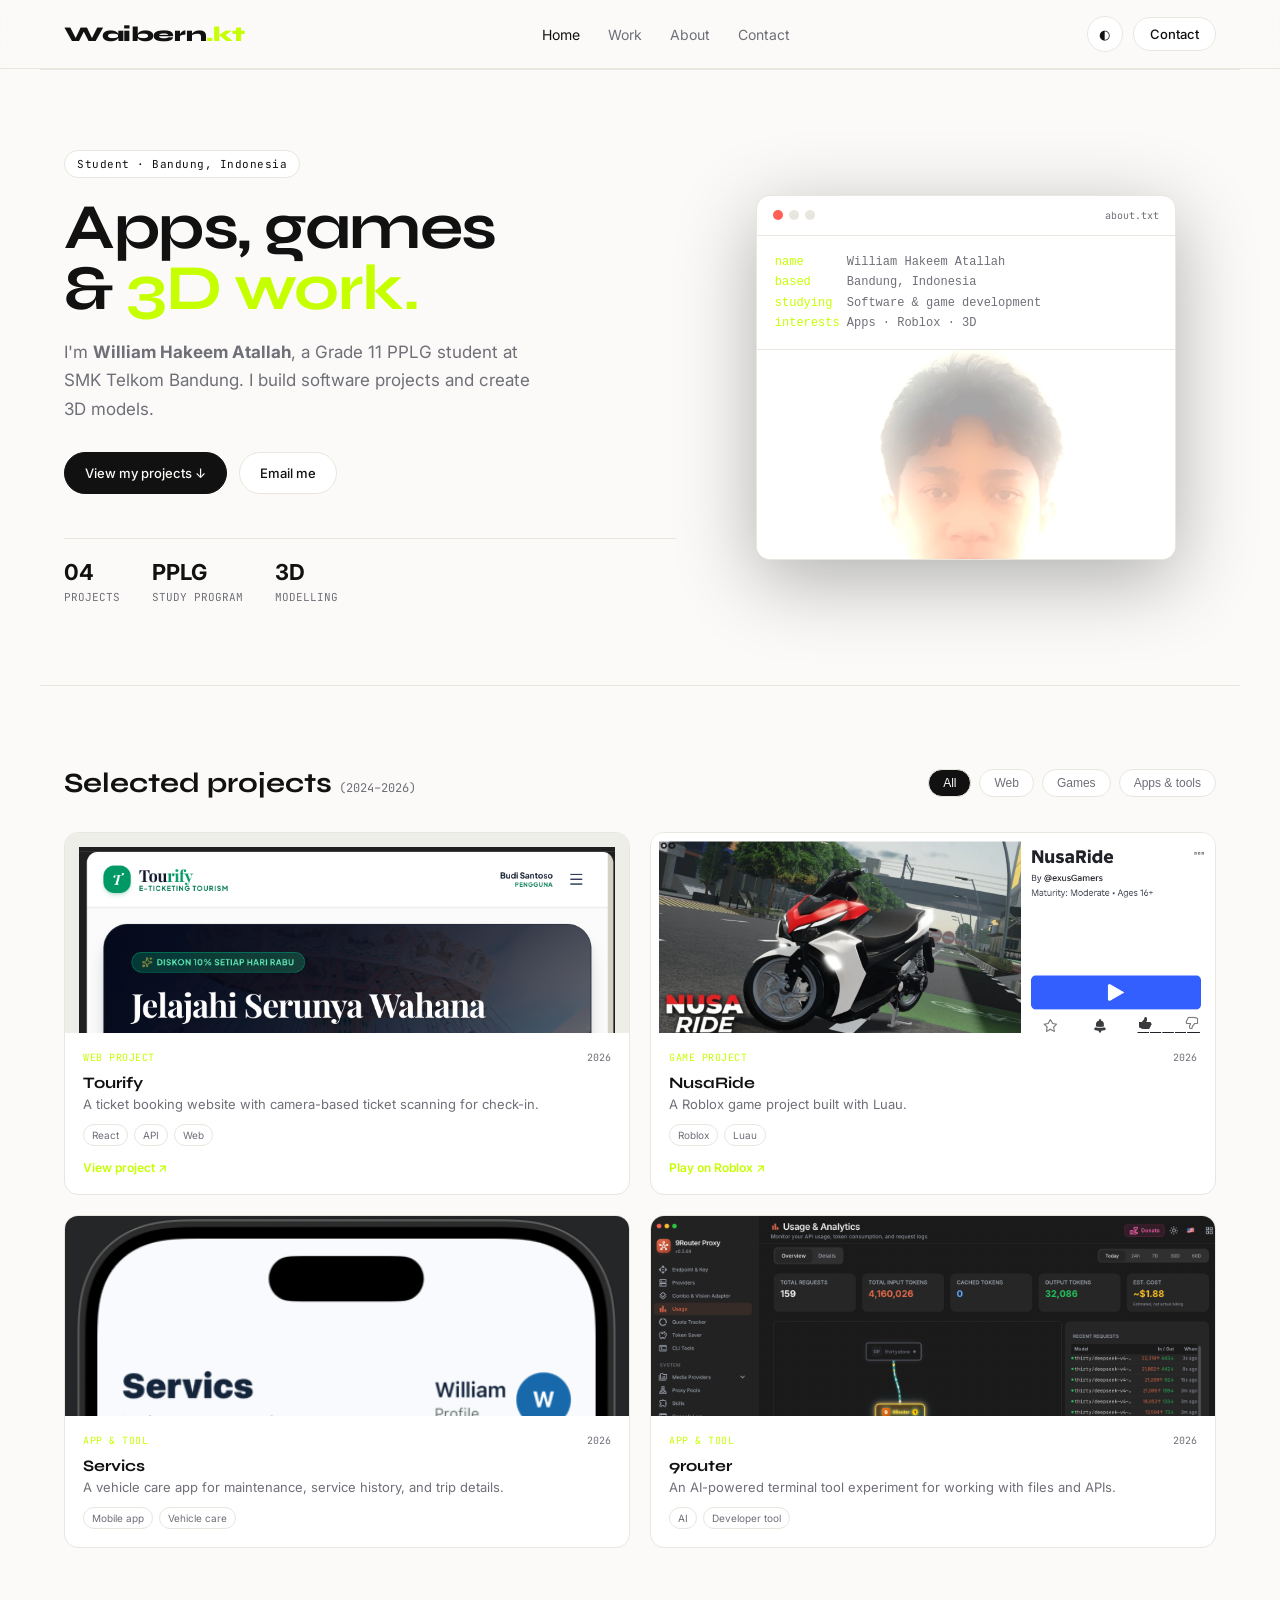
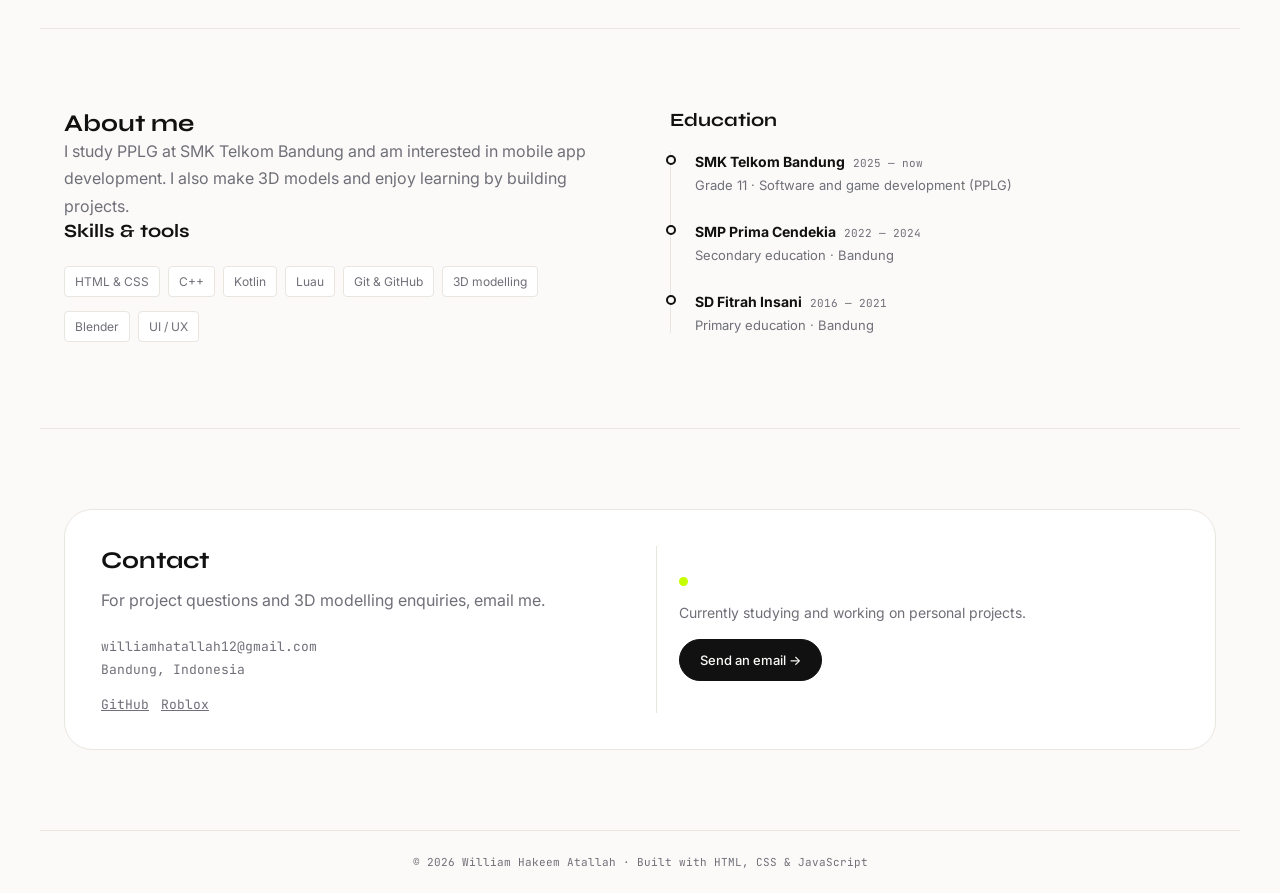
==== Tugas_mkk3_cv/index.html @ 43ef95bc "Apply supplied portfolio template" ====
<!DOCTYPE html>
<html lang="en">
<head>
  <meta charset="UTF-8">
  <meta name="viewport" content="width=device-width, initial-scale=1.0">
  <meta name="theme-color" content="#fbfaf8">
  <meta name="description" content="William Hakeem Atallah — student developer and 3D modeller from Bandung, Indonesia.">
  <title>Waibern.kt — Portfolio</title>
  <link rel="stylesheet" href="style.css">
  <link href="https://fonts.googleapis.com/css2?family=Syne:wght@600;700&family=Inter:wght@400;500;600&family=JetBrains+Mono:wght@400&display=swap" rel="stylesheet">
</head>
<body>
<nav id="navbar"><div class="nav">
  <a class="logo" href="#home">Waibern<span>.kt</span></a>
  <div class="links" id="links"><a href="#home" class="active">Home</a><a href="#work">Work</a><a href="#about">About</a><a href="#contact">Contact</a></div>
  <div class="nav-actions"><button id="themeToggle" type="button" title="Toggle theme" aria-label="Toggle light and dark theme">◐</button><a href="#contact" class="btn btn-small">Contact</a><button id="menuBtn" class="menu" type="button" aria-label="Open navigation" aria-expanded="false">☰</button></div>
</div></nav>
<section id="home" class="hero">
  <div class="hero-left">
    <div class="badge">Student · Bandung, Indonesia</div>
    <h1>Apps, games<br>&amp; <span>3D work.</span></h1>
    <p class="muted">I'm <b id="yourName">William Hakeem Atallah</b>, a Grade 11 PPLG student at SMK Telkom Bandung. I build software projects and create 3D models.</p>
    <div class="cta"><a href="#work" class="btn btn-fill">View my projects ↓</a><a href="mailto:williamhatallah12@gmail.com" class="btn">Email me</a></div>
    <div class="stats"><div><b>04</b><span>Projects</span></div><div><b>PPLG</b><span>Study program</span></div><div><b>3D</b><span>Modelling</span></div></div>
  </div>
  <div class="hero-right"><div class="mock-card">
    <div class="mock-top"><span></span><span></span><span></span><small>about.txt</small></div>
    <div class="code"><pre><span class="code-key">name</span>      William Hakeem Atallah
<span class="code-key">based</span>     Bandung, Indonesia
<span class="code-key">studying</span>  Software &amp; game development
<span class="code-key">interests</span> Apps · Roblox · 3D</pre></div>
    <img class="hero-photo" src="images/Photo%20on%2008-09-26%20at%2008.47.jpg" alt="William Hakeem Atallah">
  </div></div>
</section>
<section id="work">
  <div class="section-head"><h2>Selected projects <span>(2024–2026)</span></h2>
    <div class="filters" aria-label="Filter projects"><button data-filter="all" class="active">All</button><button data-filter="web">Web</button><button data-filter="games">Games</button><button data-filter="apps">Apps &amp; tools</button></div>
  </div>
  <div class="grid" id="projectGrid"></div>
</section>
<section id="about" class="about">
  <div class="about-left"><h2>About me</h2>
    <p class="muted">I study PPLG at SMK Telkom Bandung and am interested in mobile app development. I also make 3D models and enjoy learning by building projects.</p>
    <h3 class="subhead">Skills &amp; tools</h3><div class="skills" id="skills"></div>
  </div>
  <div class="about-right"><h3>Education</h3><div class="timeline">
    <div class="t-item"><div class="t-dot"></div><div><b>SMK Telkom Bandung</b><i>2025 — now</i><p>Grade 11 · Software and game development (PPLG)</p></div></div>
    <div class="t-item"><div class="t-dot"></div><div><b>SMP Prima Cendekia</b><i>2022 — 2024</i><p>Secondary education · Bandung</p></div></div>
    <div class="t-item"><div class="t-dot"></div><div><b>SD Fitrah Insani</b><i>2016 — 2021</i><p>Primary education · Bandung</p></div></div>
  </div></div>
</section>
<section id="contact" class="contact"><div class="contact-box">
  <div><h2>Contact</h2><p class="muted" style="margin-top:12px">For project questions and 3D modelling enquiries, email me.</p>
    <div class="contact-info"><a href="mailto:williamhatallah12@gmail.com">williamhatallah12@gmail.com</a><span>Bandung, Indonesia</span><div class="socials"><a href="https://github.com/Waibern" target="_blank" rel="noreferrer">GitHub</a><a href="https://www.roblox.com/games/118563327761810/NusaRide" target="_blank" rel="noreferrer">Roblox</a></div></div>
  </div>
  <div class="contact-note"><span class="note-dot"></span><p>Currently studying and working on personal projects.</p><a class="btn btn-fill" href="mailto:williamhatallah12@gmail.com">Send an email →</a></div>
</div></section>
<footer>© 2026 William Hakeem Atallah · Built with HTML, CSS &amp; JavaScript</footer>
<script src="script.js"></script>
</body>
</html>
---- Tugas_mkk3_cv/style.css ----
:root{
  --bg:#0b0b0e;--bg2:#15151a;--card:#1c1c22;--text:#f2f2f4;--muted:#9a9aa3;
  --line:#23232a;--accent:#c6ff00;--accent2:#7afff3;
}
[data-theme=light]{
  --bg:#fbfaf8;--bg2:#f0efe9;--card:#fff;--text:#111;--muted:#6f6f78;--line:#e9e6df;
}
*{margin:0;padding:0;box-sizing:border-box}
html{scroll-behavior:smooth}
body{background:var(--bg);color:var(--text);font-family:'Inter',sans-serif;transition:.3s}
h1,h2,h3,.logo{font-family:'Syne',sans-serif}
a{color:inherit;text-decoration:none}
.muted{color:var(--muted);line-height:1.7}

/* NAV */
#navbar{position:sticky;top:0;z-index:99;background:color-mix(in srgb,var(--bg) 85%,transparent);backdrop-filter:blur(16px);border-bottom:1px solid var(--line)}
.nav{max-width:1200px;margin:auto;padding:0 24px;height:68px;display:flex;justify-content:space-between;align-items:center}
.logo{font-size:24px;font-weight:800}.logo span{color:var(--accent)}
.links{display:flex;gap:28px}.links a{font-size:14px;color:var(--muted)}.links a.active,.links a:hover{color:var(--text)}
.nav-actions{display:flex;gap:10px;align-items:center}
#themeToggle{background:var(--card);border:1px solid var(--line);width:36px;height:36px;border-radius:50%;cursor:pointer;color:var(--text)}
.menu{display:none;background:none;border:0;font-size:22px;color:var(--text)}

/* BTN */
.btn{padding:12px 20px;border-radius:100px;border:1px solid var(--line);background:var(--card);font-size:13px;font-weight:500;cursor:pointer;transition:.2s}
.btn-small{padding:8px 16px}
.btn-fill{background:var(--text);color:var(--bg);border-color:var(--text)}
.btn:hover{transform:translateY(-1px)}

/* HERO */
.hero{max-width:1200px;margin:auto;padding:80px 24px;display:grid;grid-template-columns:1.1fr .9fr;gap:40px;align-items:center}
.badge{font-family:'JetBrains Mono',monospace;font-size:11px;letter-spacing:.5px;padding:6px 12px;border-radius:100px;background:var(--card);border:1px solid var(--line);width:fit-content;margin-bottom:20px}
.hero h1{font-size:clamp(36px,5.5vw,64px);line-height:.95;letter-spacing:-1.5px}
.hero h1 span{background:linear-gradient(90deg,var(--accent),var(--accent2));-webkit-background-clip:text;-webkit-text-fill-color:transparent}
.hero-left p{max-width:480px;margin:18px 0 28px;font-size:17px}
.cta{display:flex;gap:12px}
.stats{display:flex;gap:32px;margin-top:44px;border-top:1px solid var(--line);padding-top:20px}
.stats b{font-size:22px;display:block}.stats span{font-size:11px;color:var(--muted);font-family:'JetBrains Mono',monospace;text-transform:uppercase}

.hero-right{display:flex;justify-content:center}
.mock-card{width:100%;max-width:420px;background:var(--card);border:1px solid var(--line);border-radius:20px;overflow:hidden;box-shadow:0 20px 80px rgba(0,0,0,.3)}
.mock-top{height:40px;border-bottom:1px solid var(--line);display:flex;gap:6px;align-items:center;padding:0 16px}
.mock-top span{width:10px;height:10px;border-radius:50%;background:var(--line)}
.mock-top span:first-child{background:#ff5f56}
.code{padding:18px;font-family:'JetBrains Mono',monospace;font-size:12px;line-height:1.7;color:var(--muted)}

/* SECTIONS */
section{max-width:1200px;margin:auto;padding:80px 24px;border-top:1px solid var(--line)}
.section-head{display:flex;justify-content:space-between;align-items:center;flex-wrap:wrap;gap:16px;margin-bottom:32px}
.section-head h2{font-size:28px}.section-head h2 span{font-family:'JetBrains Mono',monospace;font-size:12px;color:var(--muted);font-weight:400}
.filters{display:flex;gap:8px}.filters button{padding:6px 14px;border-radius:100px;border:1px solid var(--line);background:var(--card);color:var(--muted);font-size:12px;cursor:pointer}
.filters button.active{background:var(--text);color:var(--bg)}

.grid{display:grid;grid-template-columns:repeat(3,1fr);gap:20px}
.project{background:var(--card);border:1px solid var(--line);border-radius:20px;overflow:hidden;transition:.3s}
.project:hover{transform:translateY(-6px);border-color:var(--text)}
.p-img{height:200px;background:var(--bg2);display:grid;place-items:center;position:relative;overflow:hidden}
.p-img b{font-family:'JetBrains Mono',monospace;font-size:11px;letter-spacing:2px;color:var(--muted)}
.p-body{padding:18px}.p-body h3{font-size:16px;margin-bottom:4px}.p-body p{font-size:13px;color:var(--muted);margin-bottom:12px}
.p-tags{display:flex;gap:6px;flex-wrap:wrap}.p-tags i{font-style:normal;font-size:10px;padding:4px 8px;border-radius:100px;border:1px solid var(--line);color:var(--muted)}

/* ABOUT */
.about{display:grid;grid-template-columns:1fr 1fr;gap:60px}
.skills{margin-top:24px;display:grid;gap:14px}
.skill{display:flex;justify-content:space-between;font-size:13px;margin-bottom:6px}
.bar{height:4px;background:var(--line);border-radius:10px;overflow:hidden}.bar div{height:100%;width:0;background:var(--text);transition:1.2s}

.timeline{border-left:1px solid var(--line);margin-top:20px;padding-left:24px;display:grid;gap:28px}
.t-item{position:relative}.t-dot{position:absolute;left:-29px;top:4px;width:10px;height:10px;border-radius:50%;background:var(--bg);border:2px solid var(--text)}
.t-item b{font-size:14px}.t-item i{font-style:normal;font-size:11px;color:var(--muted);margin-left:8px;font-family:'JetBrains Mono',monospace}
.t-item p{font-size:13px;color:var(--muted);margin-top:6px}

/* CONTACT */
.contact-box{background:var(--card);border:1px solid var(--line);border-radius:28px;padding:36px;display:grid;grid-template-columns:1fr 1.1fr;gap:32px}
.contact-info{margin-top:24px;display:grid;gap:6px;font-size:13px;font-family:'JetBrains Mono',monospace;color:var(--muted)}
.socials{display:flex;gap:12px;margin-top:12px}.socials a{text-decoration:underline}
.contact-box form{display:grid;gap:12px}
.contact-box input,.contact-box textarea{background:var(--bg);border:1px solid var(--line);border-radius:12px;padding:14px 16px;color:var(--text);outline:none;font-family:inherit}
.contact-box input:focus,.contact-box textarea:focus{border-color:var(--text)}

footer{max-width:1200px;margin:auto;padding:24px;text-align:center;font-family:'JetBrains Mono',monospace;font-size:11px;color:var(--muted);border-top:1px solid var(--line)}

@media(max-width:900px){
  .hero{grid-template-columns:1fr}.hero-right{display:none}.grid{grid-template-columns:1fr 1fr}.about{grid-template-columns:1fr}.contact-box{grid-template-columns:1fr}
  .links{position:fixed;top:68px;left:0;right:0;background:var(--bg);flex-direction:column;padding:24px;border-bottom:1px solid var(--line);transform:translateY(-120%);transition:.3s;opacity:0}
  .links.open{transform:translateY(0);opacity:1}.menu{display:block}
}
@media(max-width:600px){.grid{grid-template-columns:1fr}}
/* Portfolio-specific layout refinements */
.logo{font-size:21px;letter-spacing:-.4px}
.hero h1 span{background:none;-webkit-text-fill-color:var(--accent);color:var(--accent)}
.hero-right{display:flex}
.mock-card{border-radius:14px}
.mock-top small{margin-left:auto;font:10px 'JetBrains Mono',monospace;color:var(--muted)}
.code{white-space:pre-wrap;padding:16px 18px}
.code-key{color:var(--accent)}
.hero-photo{display:block;width:100%;height:210px;object-fit:cover;object-position:center 38%;border-top:1px solid var(--line)}
.grid{grid-template-columns:repeat(2,minmax(0,1fr))}
.project{border-radius:14px}
.p-img img{width:100%;height:100%;object-fit:cover;display:block;transition:transform .3s}
.project:hover .p-img img{transform:scale(1.02)}
.p-img.contain img{object-fit:contain;padding:14px;background:#eeeee9}
.p-top{display:flex;justify-content:space-between;align-items:center;gap:12px;margin-bottom:9px}
.p-top small{font:10px 'JetBrains Mono',monospace;color:var(--accent);text-transform:uppercase;letter-spacing:.5px}
.p-year{font:10px 'JetBrains Mono',monospace;color:var(--muted)}
.p-link{display:inline-block;color:var(--accent);font-size:12px;font-weight:600;margin-top:14px}
.p-link:hover{text-decoration:underline}
.skills{display:flex;flex-wrap:wrap;gap:8px}
.skill{display:inline-block;font-size:12px;padding:7px 10px;border:1px solid var(--line);background:var(--card);border-radius:4px;color:var(--muted)}
.contact-box{grid-template-columns:1fr 1fr}
.contact-note{display:flex;flex-direction:column;align-items:flex-start;justify-content:center;gap:18px;padding:22px;border-left:1px solid var(--line);color:var(--muted);font-size:14px}
.note-dot{width:9px;height:9px;border-radius:50%;background:var(--accent)}
@media(max-width:900px){.hero{grid-template-columns:1fr;gap:28px}.hero-right{justify-content:flex-start}.mock-card{max-width:520px}.grid{grid-template-columns:1fr 1fr}.contact-box{grid-template-columns:1fr}.contact-note{border-left:0;border-top:1px solid var(--line);padding:20px 0 0}}
@media(max-width:600px){.hero{padding:58px 17px}.hero h1{font-size:clamp(39px,12vw,58px)}.stats{gap:18px;justify-content:space-between}.stats b{font-size:17px}.stats span{font-size:9px}.hero-photo{height:180px}.grid{grid-template-columns:1fr}.p-img{height:210px}.contact-box{padding:22px}.section-head h2{font-size:24px}.filters button{padding:6px 10px}}
:focus-visible{outline:2px solid var(--accent);outline-offset:3px}
@media(prefers-reduced-motion:reduce){html{scroll-behavior:auto}*,*::before,*::after{transition:none!important}}
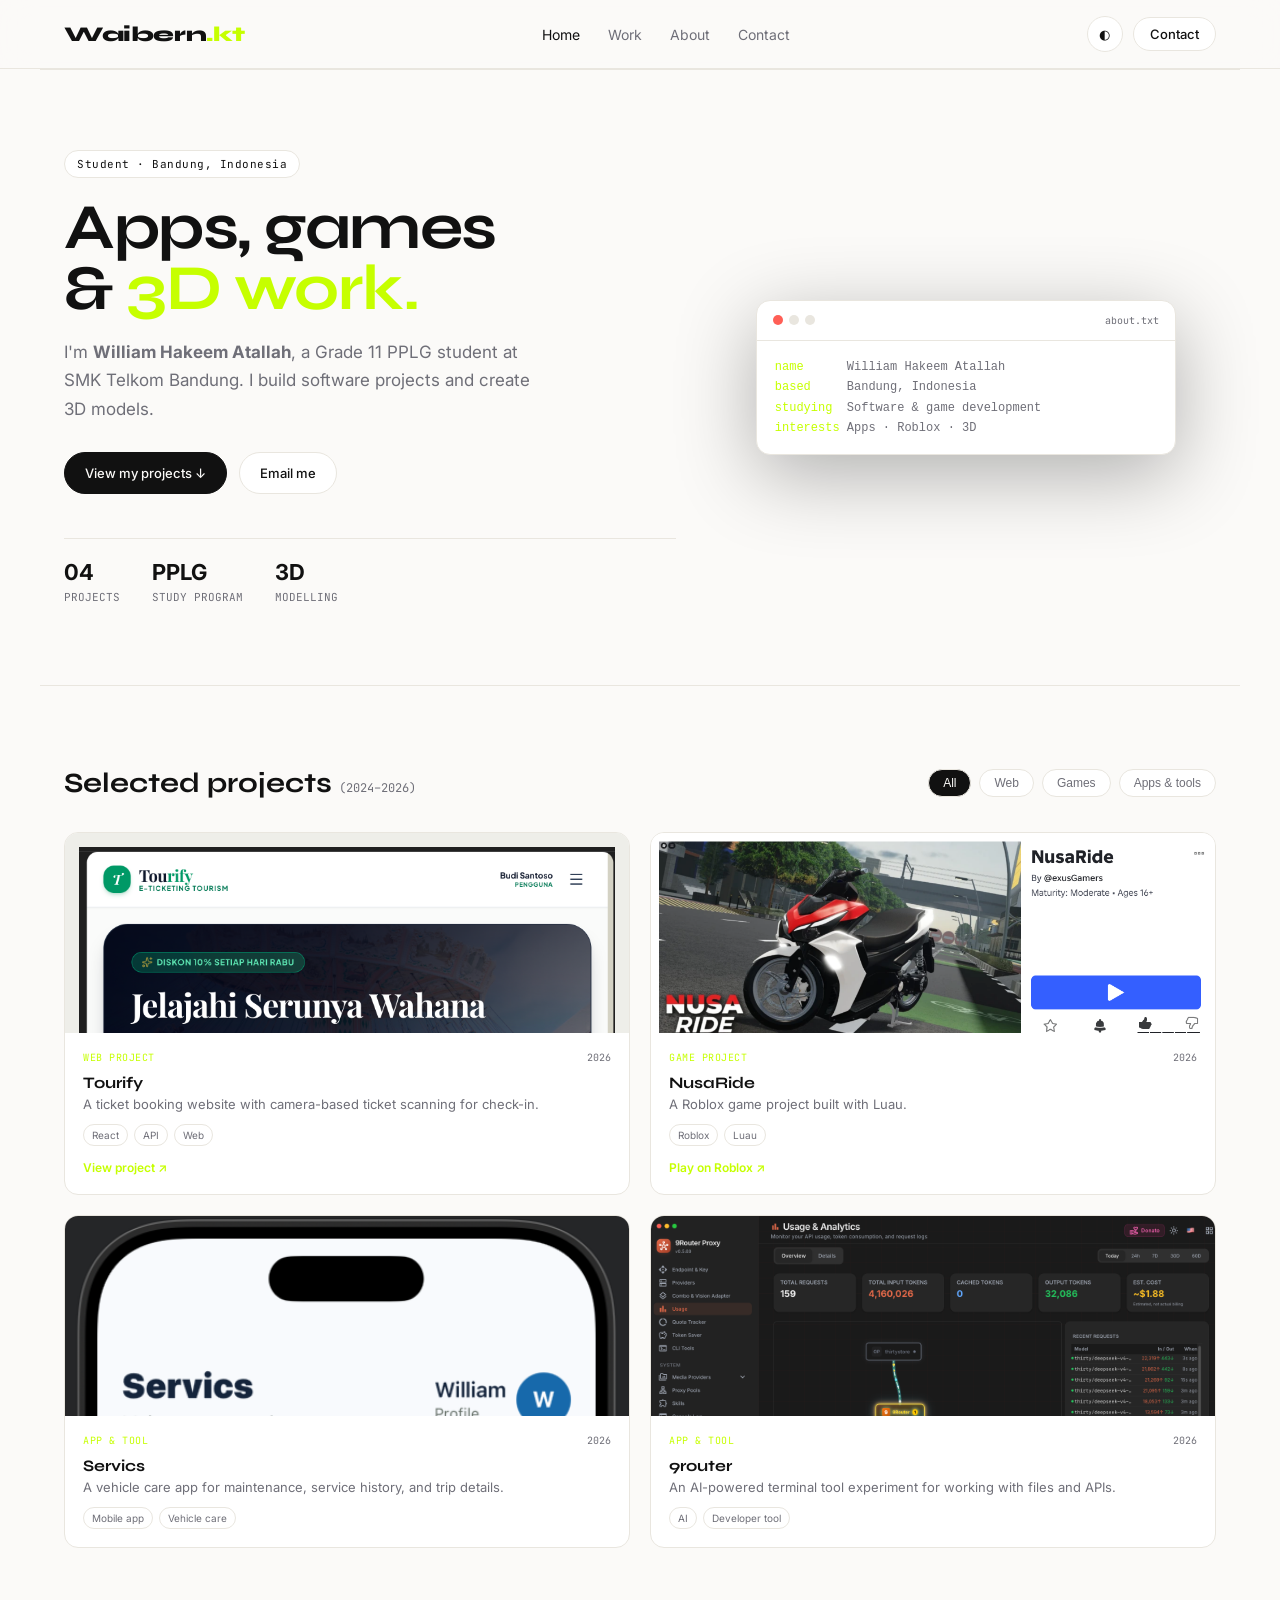
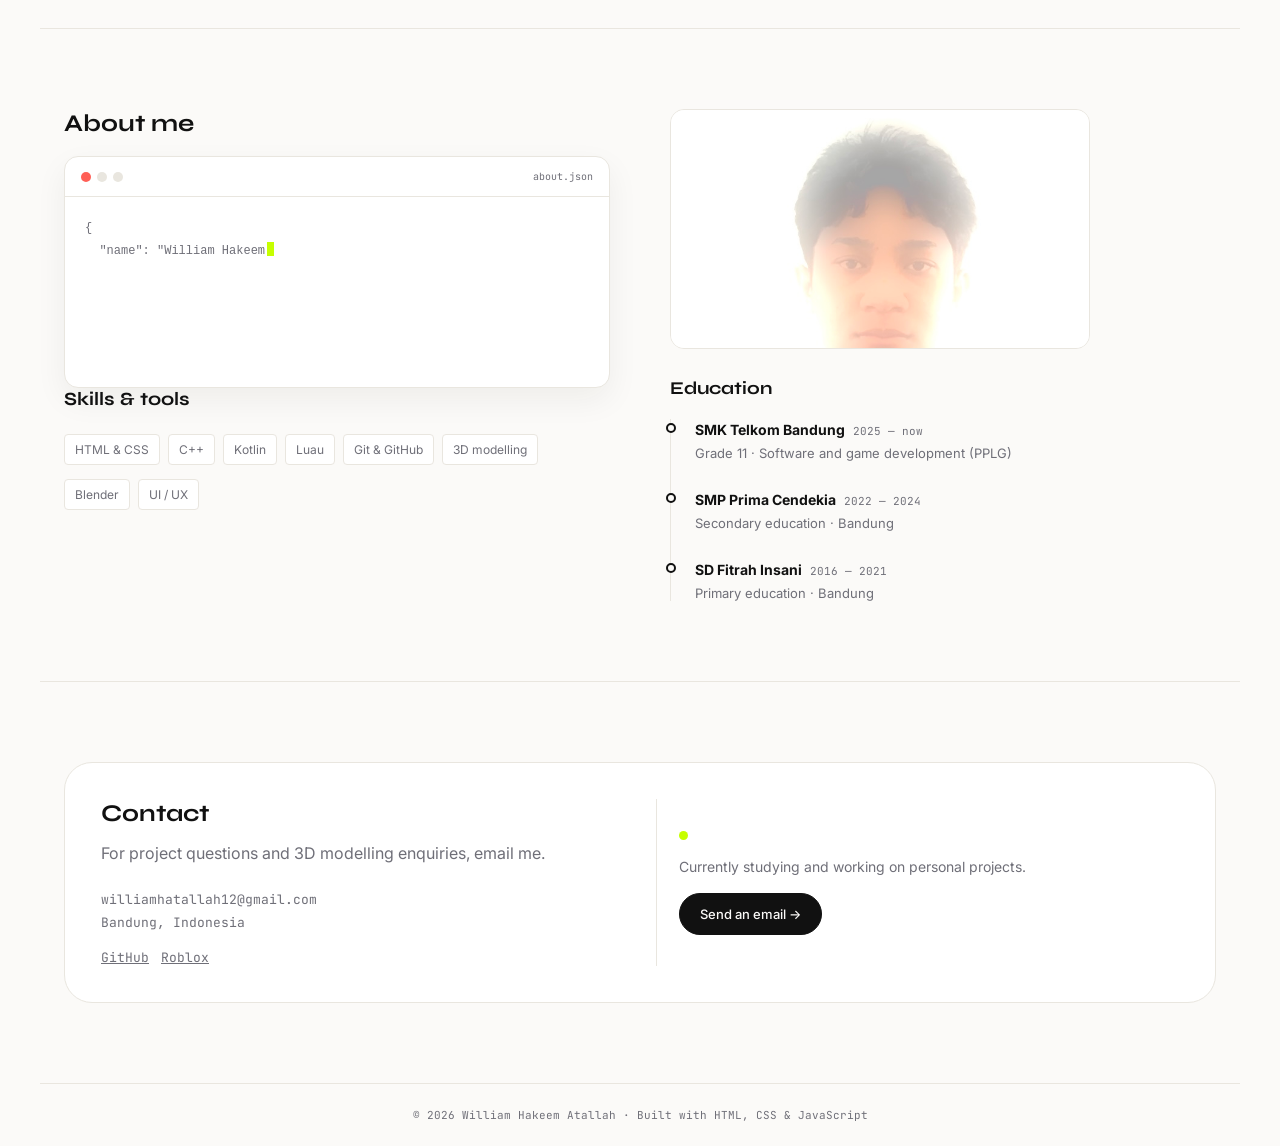
==== commit 960c0a1f: "Move portrait to about and animate JSON bio" ====
--- a/Tugas_mkk3_cv/index.html
+++ b/Tugas_mkk3_cv/index.html
@@ -29,7 +29,6 @@
 <span class="code-key">based</span>     Bandung, Indonesia
 <span class="code-key">studying</span>  Software &amp; game development
 <span class="code-key">interests</span> Apps · Roblox · 3D</pre></div>
-    <img class="hero-photo" src="images/Photo%20on%2008-09-26%20at%2008.47.jpg" alt="William Hakeem Atallah">
   </div></div>
 </section>
 <section id="work">
@@ -40,10 +39,15 @@
 </section>
 <section id="about" class="about">
   <div class="about-left"><h2>About me</h2>
-    <p class="muted">I study PPLG at SMK Telkom Bandung and am interested in mobile app development. I also make 3D models and enjoy learning by building projects.</p>
+    <div class="about-code" aria-label="About William, shown as a JSON file being typed">
+      <div class="mock-top"><span></span><span></span><span></span><small>about.json</small></div>
+      <pre aria-hidden="true"><code id="aboutJson"></code><span class="typing-cursor" aria-hidden="true"></span></pre>
+    </div>
     <h3 class="subhead">Skills &amp; tools</h3><div class="skills" id="skills"></div>
   </div>
-  <div class="about-right"><h3>Education</h3><div class="timeline">
+  <div class="about-right">
+    <img class="about-photo" src="images/Photo%20on%2008-09-26%20at%2008.47.jpg" alt="William Hakeem Atallah">
+    <h3>Education</h3><div class="timeline">
     <div class="t-item"><div class="t-dot"></div><div><b>SMK Telkom Bandung</b><i>2025 — now</i><p>Grade 11 · Software and game development (PPLG)</p></div></div>
     <div class="t-item"><div class="t-dot"></div><div><b>SMP Prima Cendekia</b><i>2022 — 2024</i><p>Secondary education · Bandung</p></div></div>
     <div class="t-item"><div class="t-dot"></div><div><b>SD Fitrah Insani</b><i>2016 — 2021</i><p>Primary education · Bandung</p></div></div>
--- a/Tugas_mkk3_cv/style.css
+++ b/Tugas_mkk3_cv/style.css
@@ -94,7 +94,6 @@
 .mock-top small{margin-left:auto;font:10px 'JetBrains Mono',monospace;color:var(--muted)}
 .code{white-space:pre-wrap;padding:16px 18px}
 .code-key{color:var(--accent)}
-.hero-photo{display:block;width:100%;height:210px;object-fit:cover;object-position:center 38%;border-top:1px solid var(--line)}
 .grid{grid-template-columns:repeat(2,minmax(0,1fr))}
 .project{border-radius:14px}
 .p-img img{width:100%;height:100%;object-fit:cover;display:block;transition:transform .3s}
@@ -111,6 +110,14 @@
 .contact-note{display:flex;flex-direction:column;align-items:flex-start;justify-content:center;gap:18px;padding:22px;border-left:1px solid var(--line);color:var(--muted);font-size:14px}
 .note-dot{width:9px;height:9px;border-radius:50%;background:var(--accent)}
 @media(max-width:900px){.hero{grid-template-columns:1fr;gap:28px}.hero-right{justify-content:flex-start}.mock-card{max-width:520px}.grid{grid-template-columns:1fr 1fr}.contact-box{grid-template-columns:1fr}.contact-note{border-left:0;border-top:1px solid var(--line);padding:20px 0 0}}
-@media(max-width:600px){.hero{padding:58px 17px}.hero h1{font-size:clamp(39px,12vw,58px)}.stats{gap:18px;justify-content:space-between}.stats b{font-size:17px}.stats span{font-size:9px}.hero-photo{height:180px}.grid{grid-template-columns:1fr}.p-img{height:210px}.contact-box{padding:22px}.section-head h2{font-size:24px}.filters button{padding:6px 10px}}
+@media(max-width:600px){.hero{padding:58px 17px}.hero h1{font-size:clamp(39px,12vw,58px)}.stats{gap:18px;justify-content:space-between}.stats b{font-size:17px}.stats span{font-size:9px}.grid{grid-template-columns:1fr}.p-img{height:210px}.contact-box{padding:22px}.section-head h2{font-size:24px}.filters button{padding:6px 10px}}
 :focus-visible{outline:2px solid var(--accent);outline-offset:3px}
 @media(prefers-reduced-motion:reduce){html{scroll-behavior:auto}*,*::before,*::after{transition:none!important}}
+.about-code{margin-top:18px;background:var(--card);border:1px solid var(--line);border-radius:14px;overflow:hidden;box-shadow:0 12px 32px rgba(30,30,20,.06)}
+.about-code pre{min-height:190px;padding:20px;white-space:pre-wrap;overflow-wrap:anywhere;font:12px/1.8 'JetBrains Mono',monospace;color:var(--muted)}
+.typing-cursor{display:inline-block;width:7px;height:14px;margin-left:2px;vertical-align:-2px;background:var(--accent);animation:cursor-blink .85s steps(2,start) infinite}
+.about-photo{display:block;width:100%;max-width:420px;height:240px;object-fit:cover;object-position:center 38%;margin:0 0 28px;border:1px solid var(--line);border-radius:14px}
+.about-right>h3{font-size:18px}
+@keyframes cursor-blink{to{visibility:hidden}}
+@media(max-width:900px){.about-photo{max-width:520px}}
+@media(prefers-reduced-motion:reduce){.typing-cursor{animation:none}}
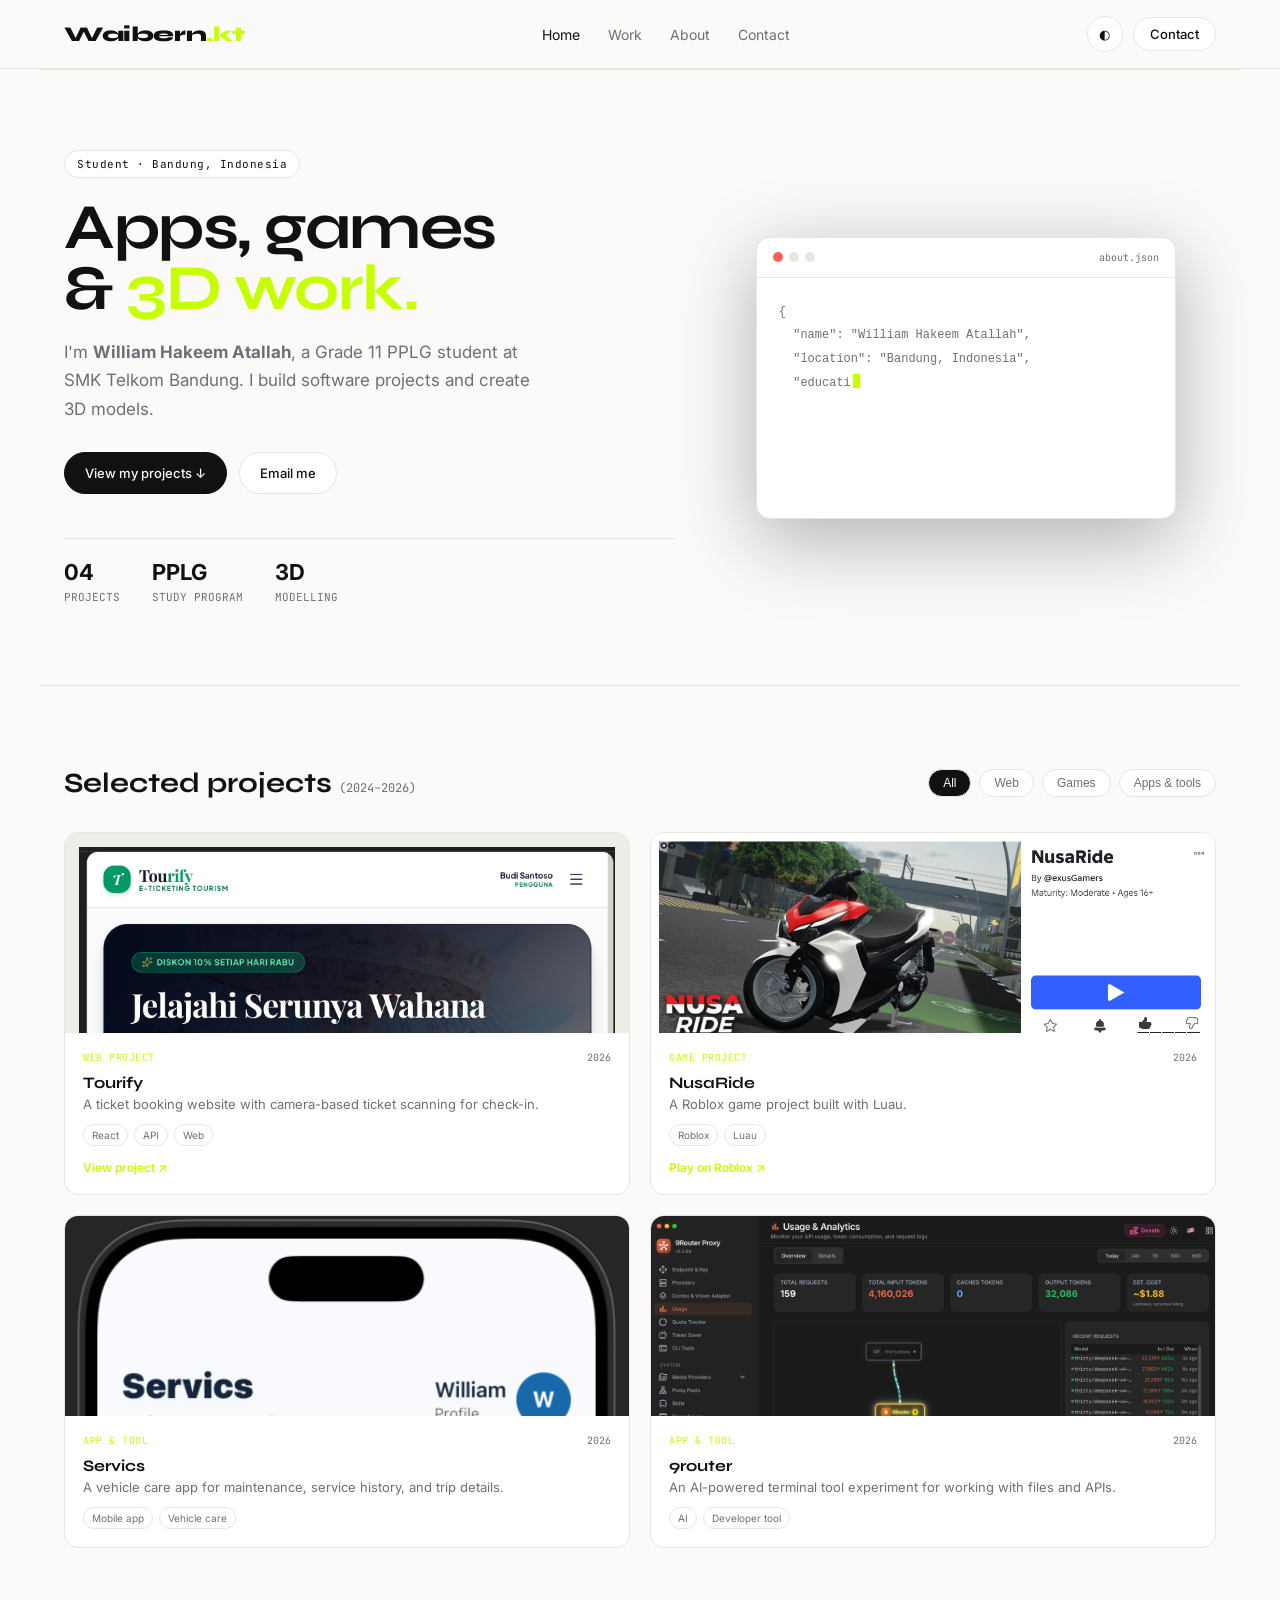
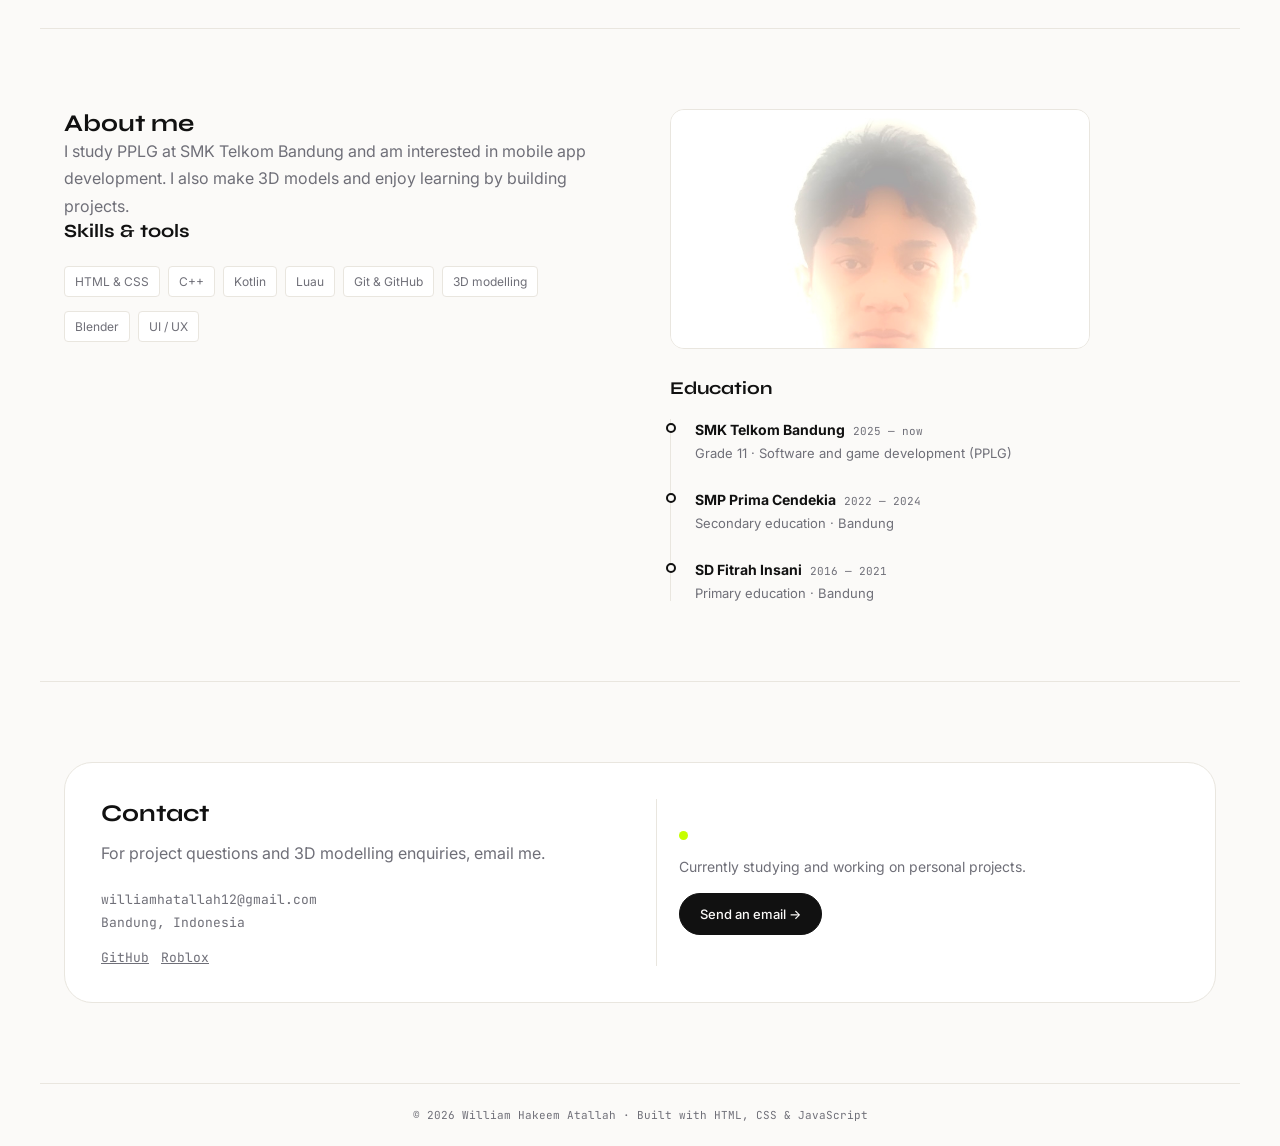
==== commit 4a8796e3: "Move typing JSON profile to hero" ====
--- a/Tugas_mkk3_cv/index.html
+++ b/Tugas_mkk3_cv/index.html
@@ -24,11 +24,8 @@
     <div class="stats"><div><b>04</b><span>Projects</span></div><div><b>PPLG</b><span>Study program</span></div><div><b>3D</b><span>Modelling</span></div></div>
   </div>
   <div class="hero-right"><div class="mock-card">
-    <div class="mock-top"><span></span><span></span><span></span><small>about.txt</small></div>
-    <div class="code"><pre><span class="code-key">name</span>      William Hakeem Atallah
-<span class="code-key">based</span>     Bandung, Indonesia
-<span class="code-key">studying</span>  Software &amp; game development
-<span class="code-key">interests</span> Apps · Roblox · 3D</pre></div>
+    <div class="mock-top"><span></span><span></span><span></span><small>about.json</small></div>
+    <div class="hero-json" aria-label="About William, shown as a JSON file being typed"><pre aria-hidden="true"><code id="aboutJson"></code><span class="typing-cursor" aria-hidden="true"></span></pre></div>
   </div></div>
 </section>
 <section id="work">
@@ -39,10 +36,7 @@
 </section>
 <section id="about" class="about">
   <div class="about-left"><h2>About me</h2>
-    <div class="about-code" aria-label="About William, shown as a JSON file being typed">
-      <div class="mock-top"><span></span><span></span><span></span><small>about.json</small></div>
-      <pre aria-hidden="true"><code id="aboutJson"></code><span class="typing-cursor" aria-hidden="true"></span></pre>
-    </div>
+    <p class="muted">I study PPLG at SMK Telkom Bandung and am interested in mobile app development. I also make 3D models and enjoy learning by building projects.</p>
     <h3 class="subhead">Skills &amp; tools</h3><div class="skills" id="skills"></div>
   </div>
   <div class="about-right">
--- a/Tugas_mkk3_cv/style.css
+++ b/Tugas_mkk3_cv/style.css
@@ -113,8 +113,7 @@
 @media(max-width:600px){.hero{padding:58px 17px}.hero h1{font-size:clamp(39px,12vw,58px)}.stats{gap:18px;justify-content:space-between}.stats b{font-size:17px}.stats span{font-size:9px}.grid{grid-template-columns:1fr}.p-img{height:210px}.contact-box{padding:22px}.section-head h2{font-size:24px}.filters button{padding:6px 10px}}
 :focus-visible{outline:2px solid var(--accent);outline-offset:3px}
 @media(prefers-reduced-motion:reduce){html{scroll-behavior:auto}*,*::before,*::after{transition:none!important}}
-.about-code{margin-top:18px;background:var(--card);border:1px solid var(--line);border-radius:14px;overflow:hidden;box-shadow:0 12px 32px rgba(30,30,20,.06)}
-.about-code pre{min-height:190px;padding:20px;white-space:pre-wrap;overflow-wrap:anywhere;font:12px/1.8 'JetBrains Mono',monospace;color:var(--muted)}
+.hero-json pre{min-height:240px;padding:22px;white-space:pre-wrap;overflow-wrap:anywhere;font:12px/1.9 'JetBrains Mono',monospace;color:var(--muted)}
 .typing-cursor{display:inline-block;width:7px;height:14px;margin-left:2px;vertical-align:-2px;background:var(--accent);animation:cursor-blink .85s steps(2,start) infinite}
 .about-photo{display:block;width:100%;max-width:420px;height:240px;object-fit:cover;object-position:center 38%;margin:0 0 28px;border:1px solid var(--line);border-radius:14px}
 .about-right>h3{font-size:18px}
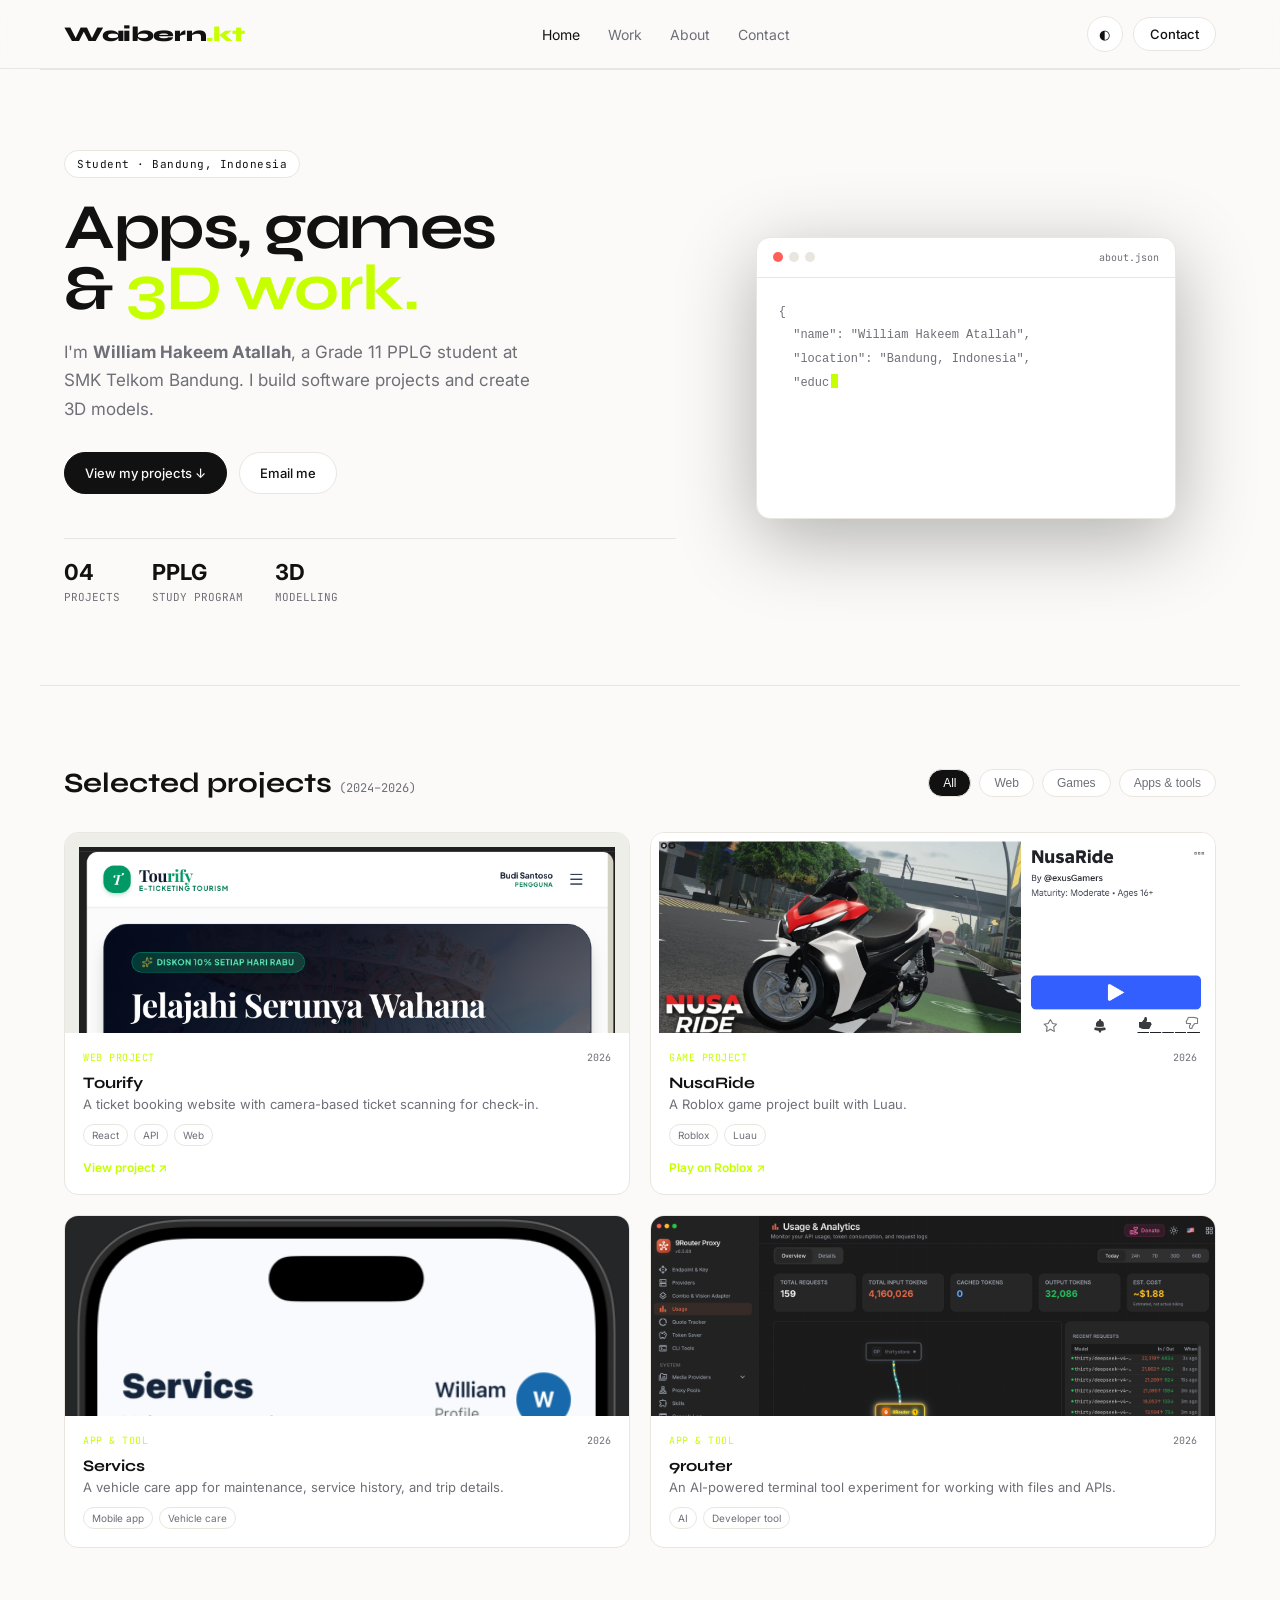
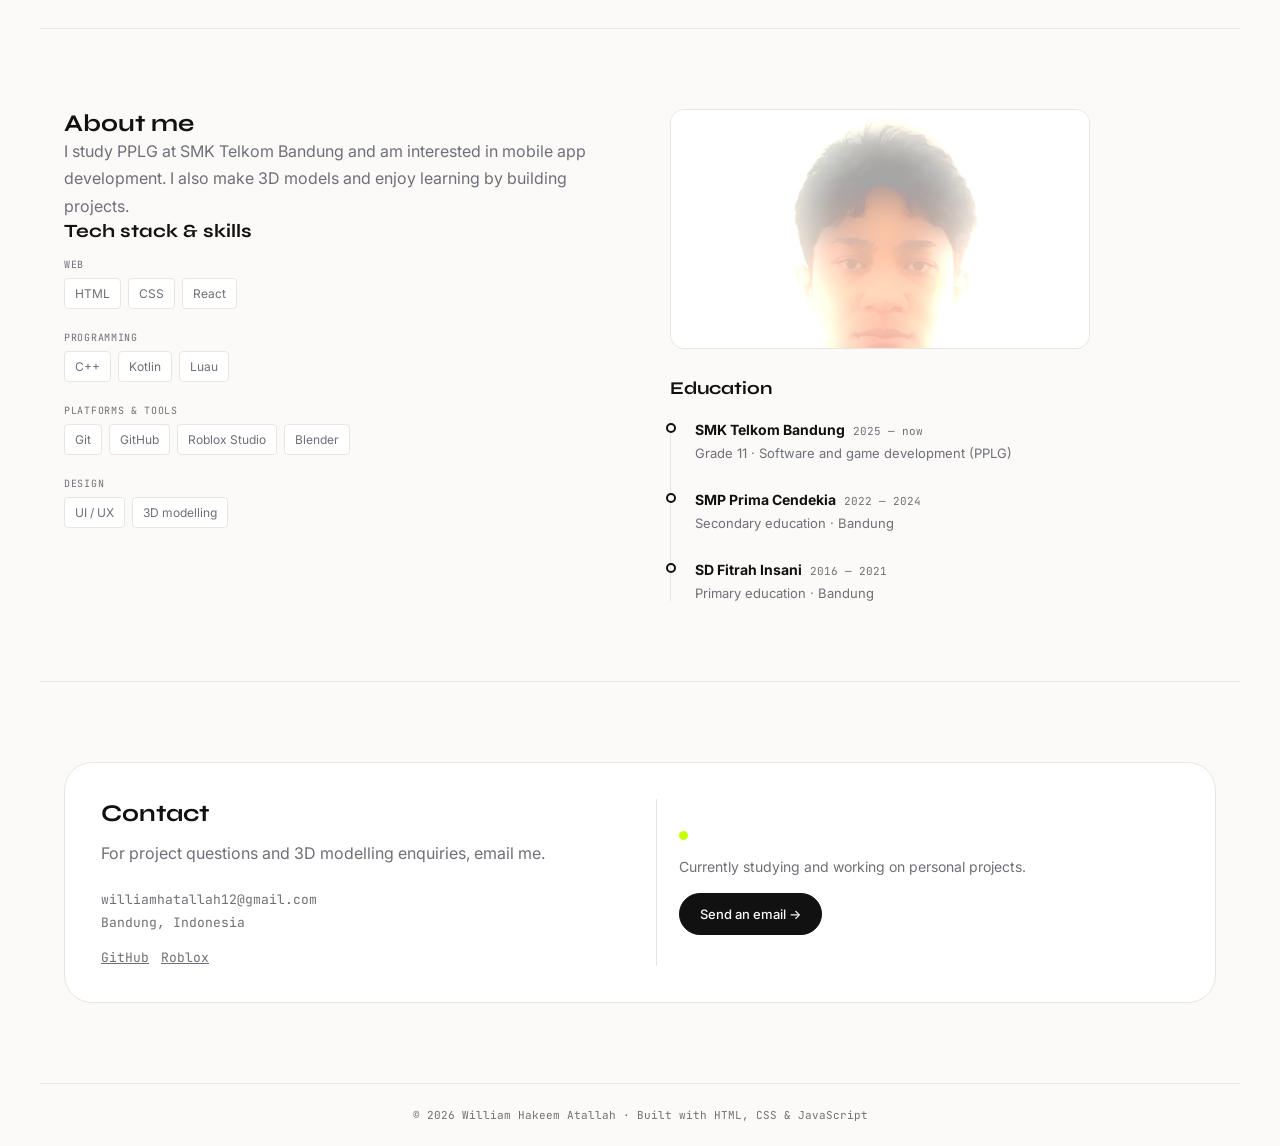
==== commit 0b2ea26a: "Group skills by tech stack" ====
--- a/Tugas_mkk3_cv/index.html
+++ b/Tugas_mkk3_cv/index.html
@@ -37,7 +37,7 @@
 <section id="about" class="about">
   <div class="about-left"><h2>About me</h2>
     <p class="muted">I study PPLG at SMK Telkom Bandung and am interested in mobile app development. I also make 3D models and enjoy learning by building projects.</p>
-    <h3 class="subhead">Skills &amp; tools</h3><div class="skills" id="skills"></div>
+    <h3 class="subhead">Tech stack &amp; skills</h3><div class="skills" id="skills"></div>
   </div>
   <div class="about-right">
     <img class="about-photo" src="images/Photo%20on%2008-09-26%20at%2008.47.jpg" alt="William Hakeem Atallah">
--- a/Tugas_mkk3_cv/style.css
+++ b/Tugas_mkk3_cv/style.css
@@ -120,3 +120,6 @@
 @keyframes cursor-blink{to{visibility:hidden}}
 @media(max-width:900px){.about-photo{max-width:520px}}
 @media(prefers-reduced-motion:reduce){.typing-cursor{animation:none}}
+.skills{display:grid;gap:16px;margin-top:16px}
+.skill-group h4{font:10px 'JetBrains Mono',monospace;letter-spacing:.7px;text-transform:uppercase;color:var(--muted);margin-bottom:7px}
+.skill-list{display:flex;flex-wrap:wrap;gap:7px}
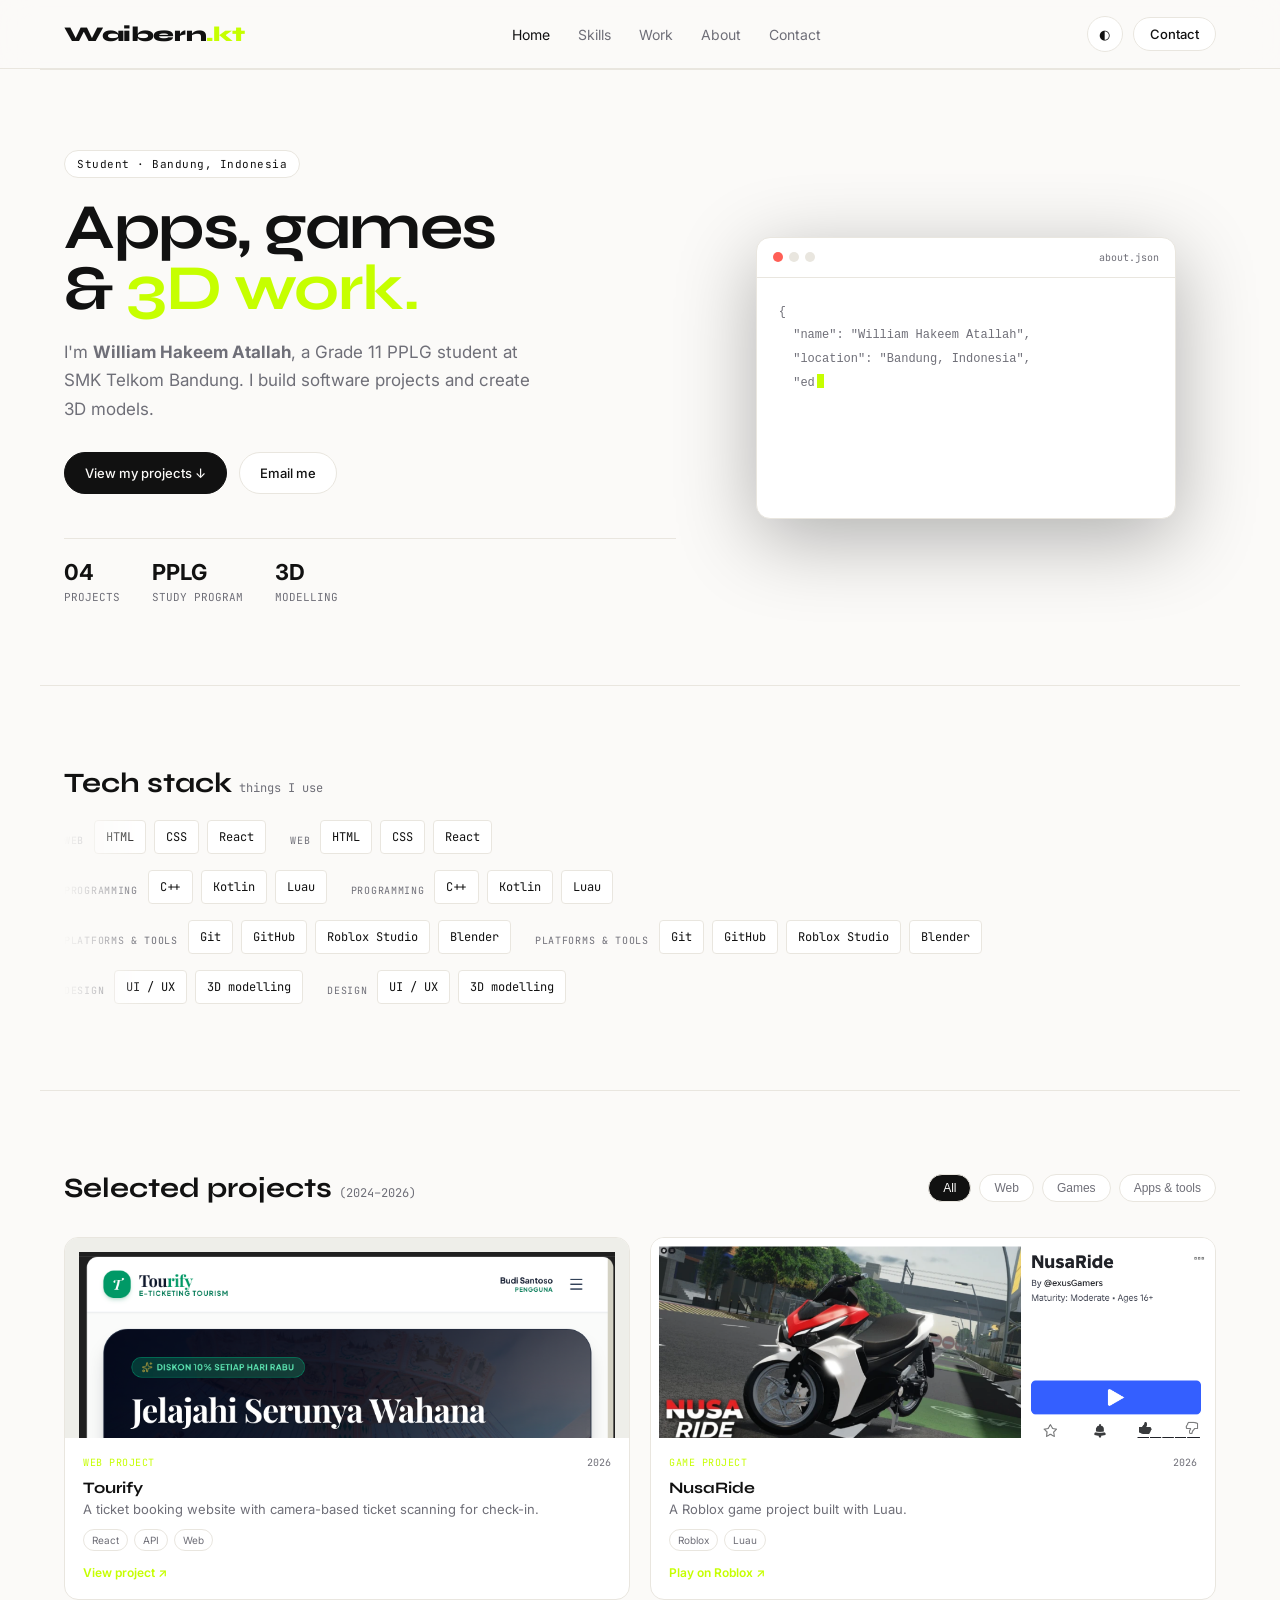
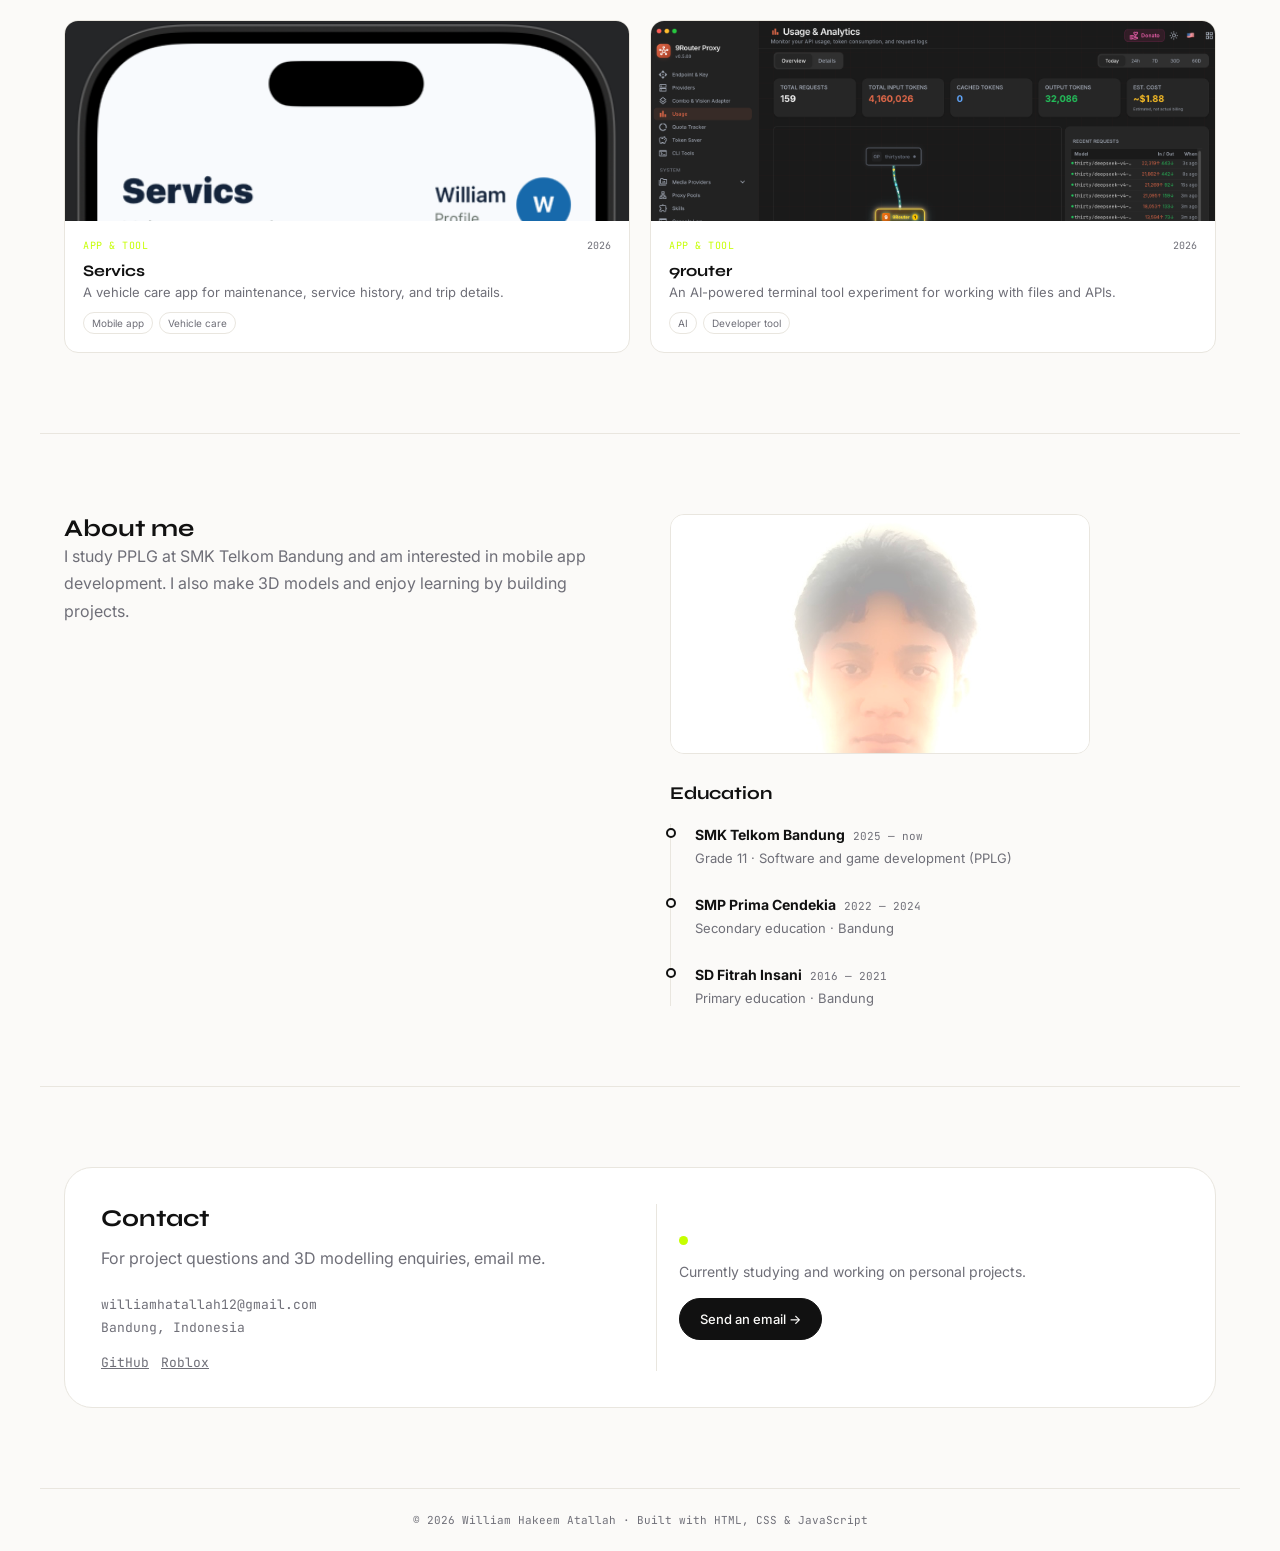
==== commit f3b9eed3: "Move animated skills above projects" ====
--- a/Tugas_mkk3_cv/index.html
+++ b/Tugas_mkk3_cv/index.html
@@ -12,7 +12,7 @@
 <body>
 <nav id="navbar"><div class="nav">
   <a class="logo" href="#home">Waibern<span>.kt</span></a>
-  <div class="links" id="links"><a href="#home" class="active">Home</a><a href="#work">Work</a><a href="#about">About</a><a href="#contact">Contact</a></div>
+  <div class="links" id="links"><a href="#home" class="active">Home</a><a href="#skills">Skills</a><a href="#work">Work</a><a href="#about">About</a><a href="#contact">Contact</a></div>
   <div class="nav-actions"><button id="themeToggle" type="button" title="Toggle theme" aria-label="Toggle light and dark theme">◐</button><a href="#contact" class="btn btn-small">Contact</a><button id="menuBtn" class="menu" type="button" aria-label="Open navigation" aria-expanded="false">☰</button></div>
 </div></nav>
 <section id="home" class="hero">
@@ -28,6 +28,10 @@
     <div class="hero-json" aria-label="About William, shown as a JSON file being typed"><pre aria-hidden="true"><code id="aboutJson"></code><span class="typing-cursor" aria-hidden="true"></span></pre></div>
   </div></div>
 </section>
+<section id="skills" class="stack-section" aria-label="Technologies and skills">
+  <div class="section-head"><h2>Tech stack <span>things I use</span></h2></div>
+  <div class="skill-marquees" id="skillMarquees"></div>
+</section>
 <section id="work">
   <div class="section-head"><h2>Selected projects <span>(2024–2026)</span></h2>
     <div class="filters" aria-label="Filter projects"><button data-filter="all" class="active">All</button><button data-filter="web">Web</button><button data-filter="games">Games</button><button data-filter="apps">Apps &amp; tools</button></div>
@@ -37,7 +41,6 @@
 <section id="about" class="about">
   <div class="about-left"><h2>About me</h2>
     <p class="muted">I study PPLG at SMK Telkom Bandung and am interested in mobile app development. I also make 3D models and enjoy learning by building projects.</p>
-    <h3 class="subhead">Tech stack &amp; skills</h3><div class="skills" id="skills"></div>
   </div>
   <div class="about-right">
     <img class="about-photo" src="images/Photo%20on%2008-09-26%20at%2008.47.jpg" alt="William Hakeem Atallah">
--- a/Tugas_mkk3_cv/style.css
+++ b/Tugas_mkk3_cv/style.css
@@ -123,3 +123,15 @@
 .skills{display:grid;gap:16px;margin-top:16px}
 .skill-group h4{font:10px 'JetBrains Mono',monospace;letter-spacing:.7px;text-transform:uppercase;color:var(--muted);margin-bottom:7px}
 .skill-list{display:flex;flex-wrap:wrap;gap:7px}
+.stack-section .section-head{margin-bottom:20px}
+.skill-marquees{display:grid;gap:10px;overflow:hidden}
+.skill-lane{overflow:hidden;mask-image:linear-gradient(90deg,transparent,#000 7%,#000 93%,transparent)}
+.skill-track{display:flex;width:max-content;gap:24px;animation:skills-right 30s linear infinite}
+.skill-lane.reverse .skill-track{animation-name:skills-left;animation-duration:34s}
+.skill-set{display:flex;align-items:center;gap:8px;flex:none}
+.skill-category{font:10px 'JetBrains Mono',monospace;text-transform:uppercase;letter-spacing:.7px;color:var(--muted);margin-right:2px}
+.skill{white-space:nowrap;font:12px 'JetBrains Mono',monospace;padding:8px 11px;border:1px solid var(--line);background:var(--card);border-radius:4px;color:var(--text)}
+.skill-lane:hover .skill-track{animation-play-state:paused}
+@keyframes skills-right{from{transform:translateX(calc(-50% - 12px))}to{transform:translateX(0)}}
+@keyframes skills-left{from{transform:translateX(0)}to{transform:translateX(calc(-50% - 12px))}}
+@media(prefers-reduced-motion:reduce){.skill-track{animation:none!important}.skill-marquees{overflow-x:auto}.skill-lane{overflow:visible;mask-image:none}.skill-track{transform:none;width:max-content}}
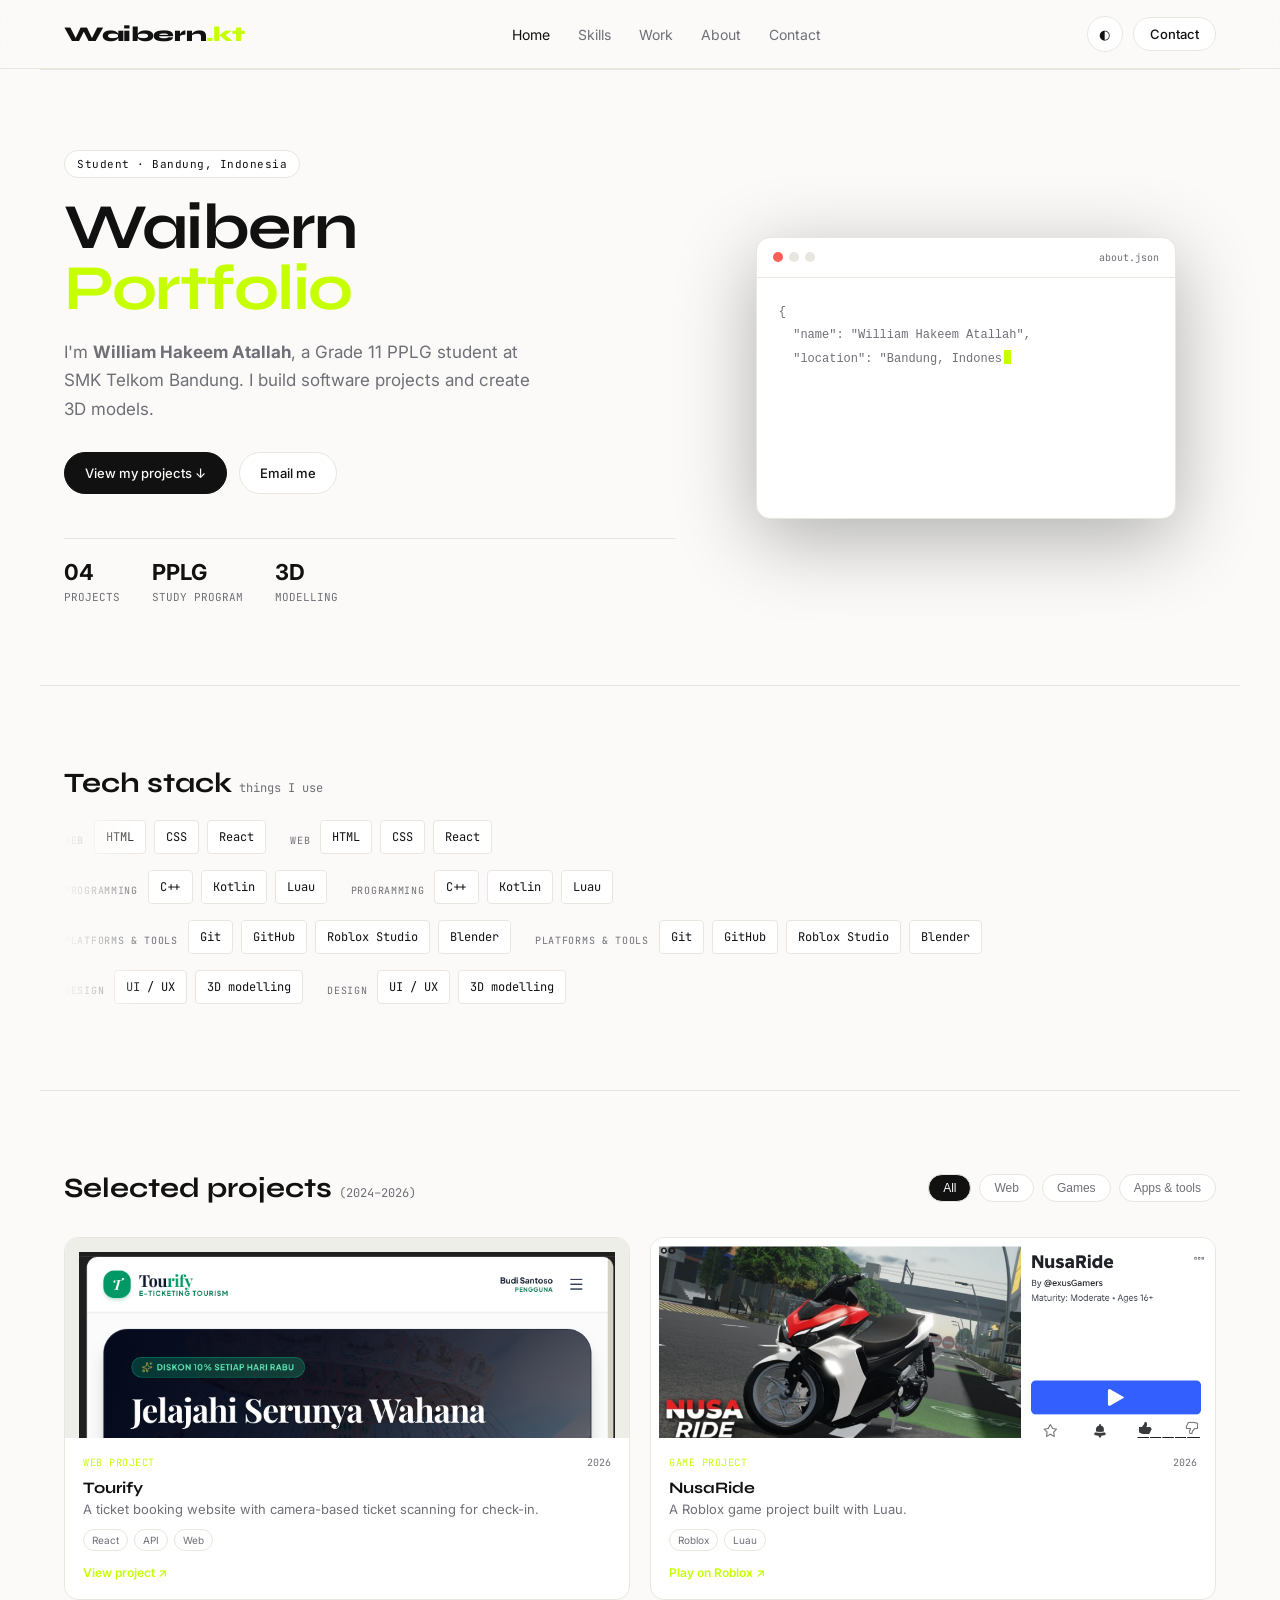
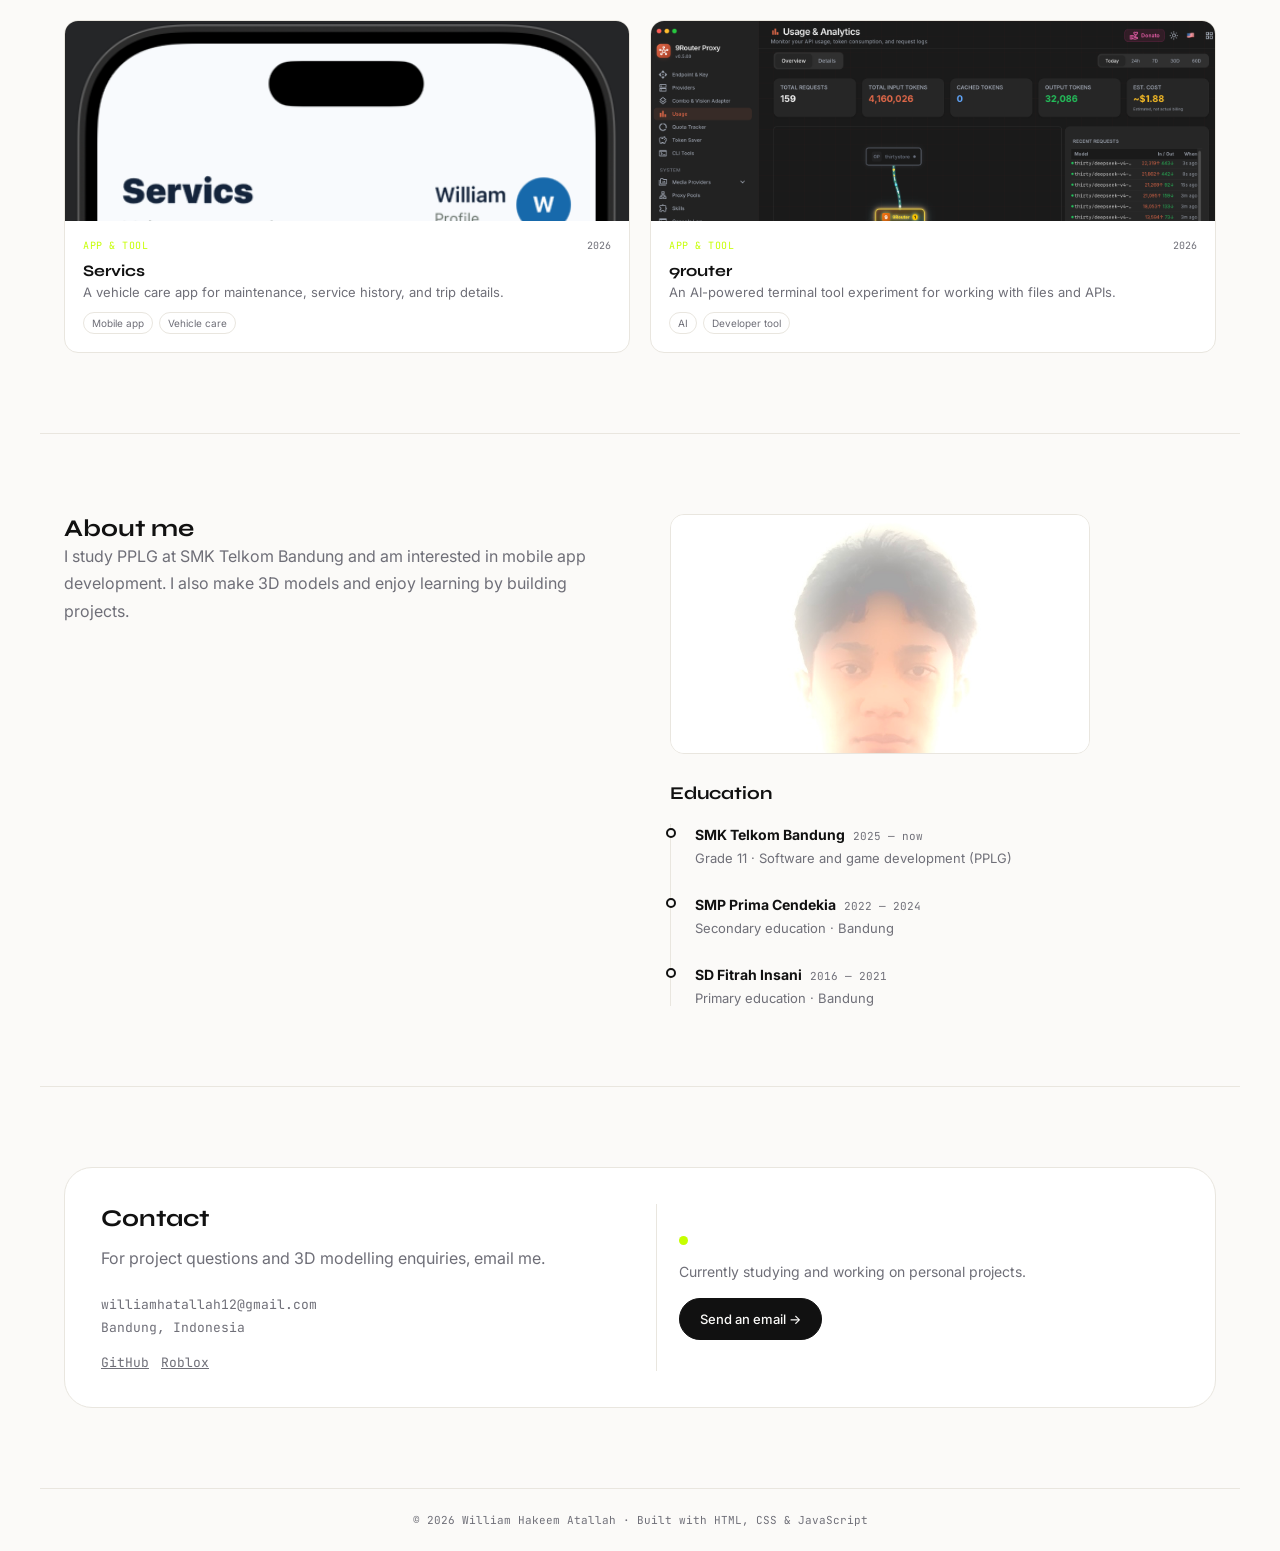
==== commit 9804399c: "Update hero title to Waibern Portfolio" ====
--- a/Tugas_mkk3_cv/index.html
+++ b/Tugas_mkk3_cv/index.html
@@ -18,7 +18,7 @@
 <section id="home" class="hero">
   <div class="hero-left">
     <div class="badge">Student · Bandung, Indonesia</div>
-    <h1>Apps, games<br>&amp; <span>3D work.</span></h1>
+    <h1>Waibern<br><span>Portfolio</span></h1>
     <p class="muted">I'm <b id="yourName">William Hakeem Atallah</b>, a Grade 11 PPLG student at SMK Telkom Bandung. I build software projects and create 3D models.</p>
     <div class="cta"><a href="#work" class="btn btn-fill">View my projects ↓</a><a href="mailto:williamhatallah12@gmail.com" class="btn">Email me</a></div>
     <div class="stats"><div><b>04</b><span>Projects</span></div><div><b>PPLG</b><span>Study program</span></div><div><b>3D</b><span>Modelling</span></div></div>
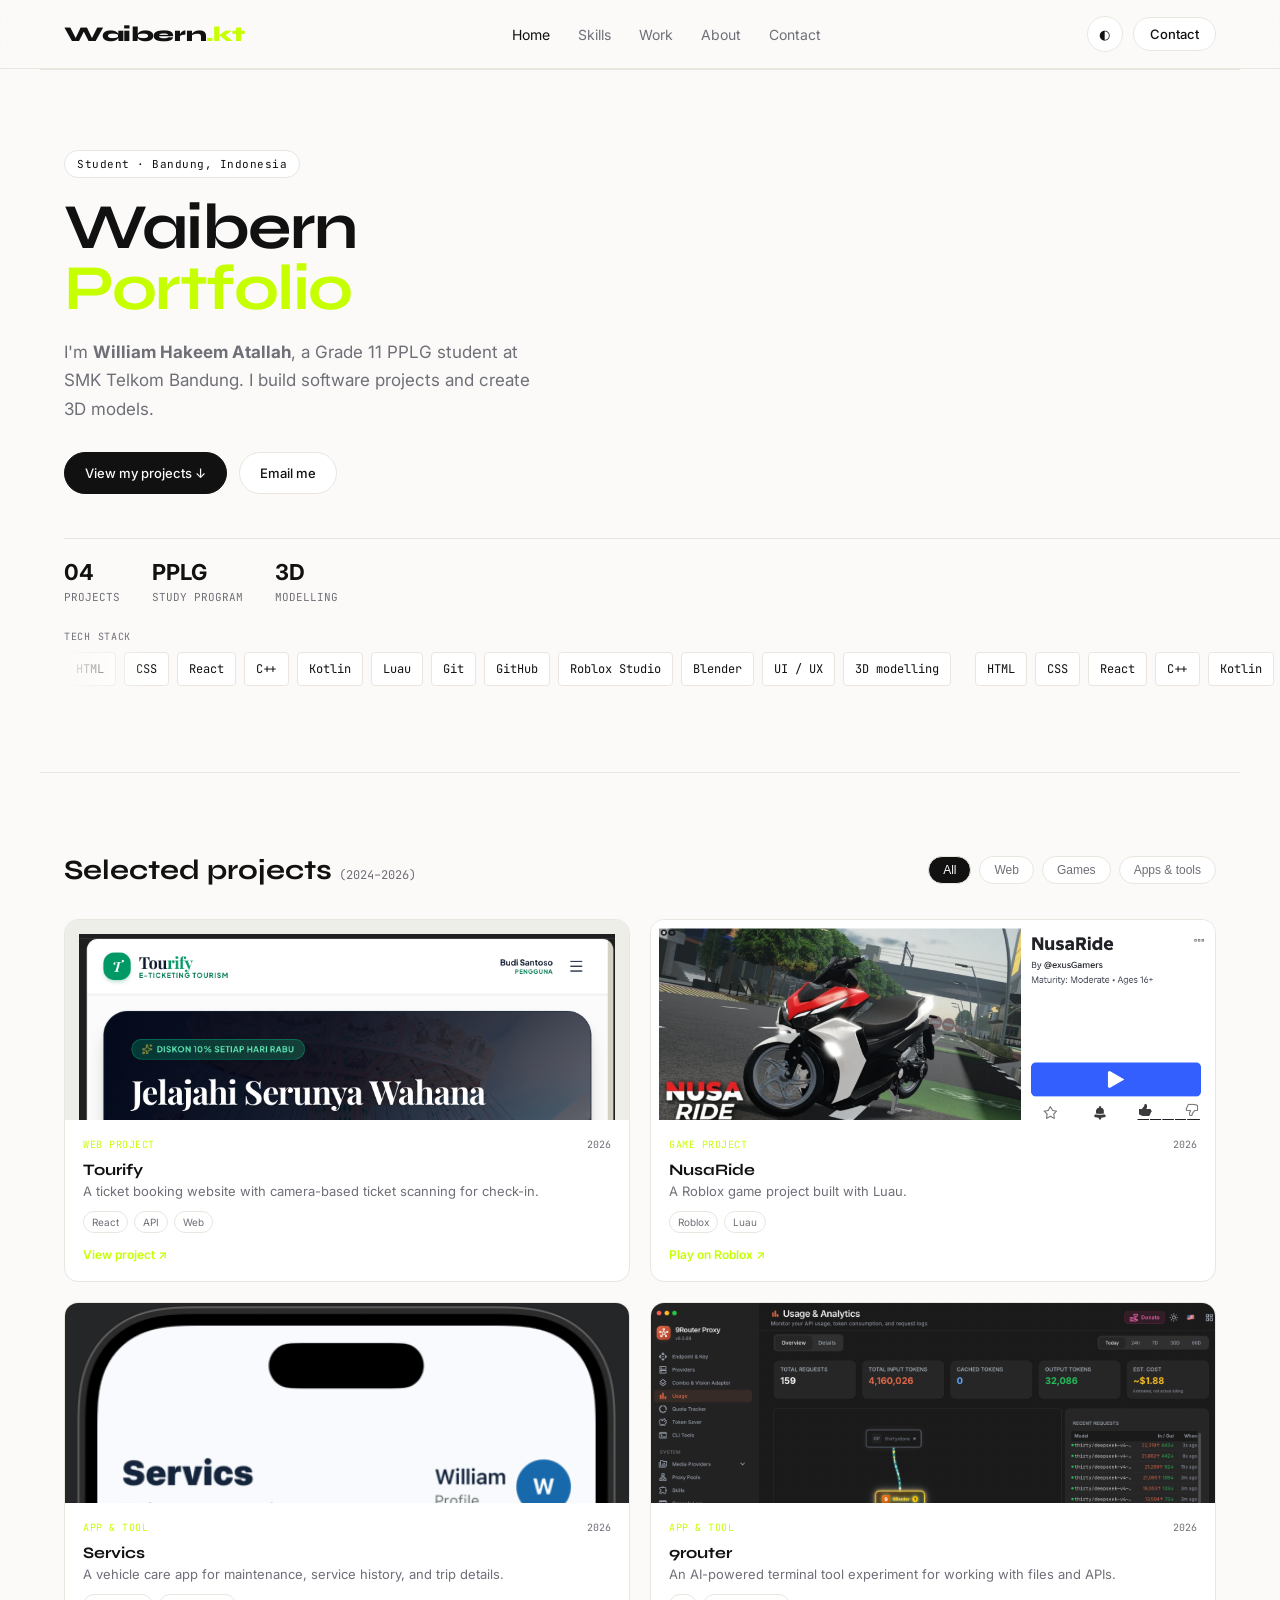
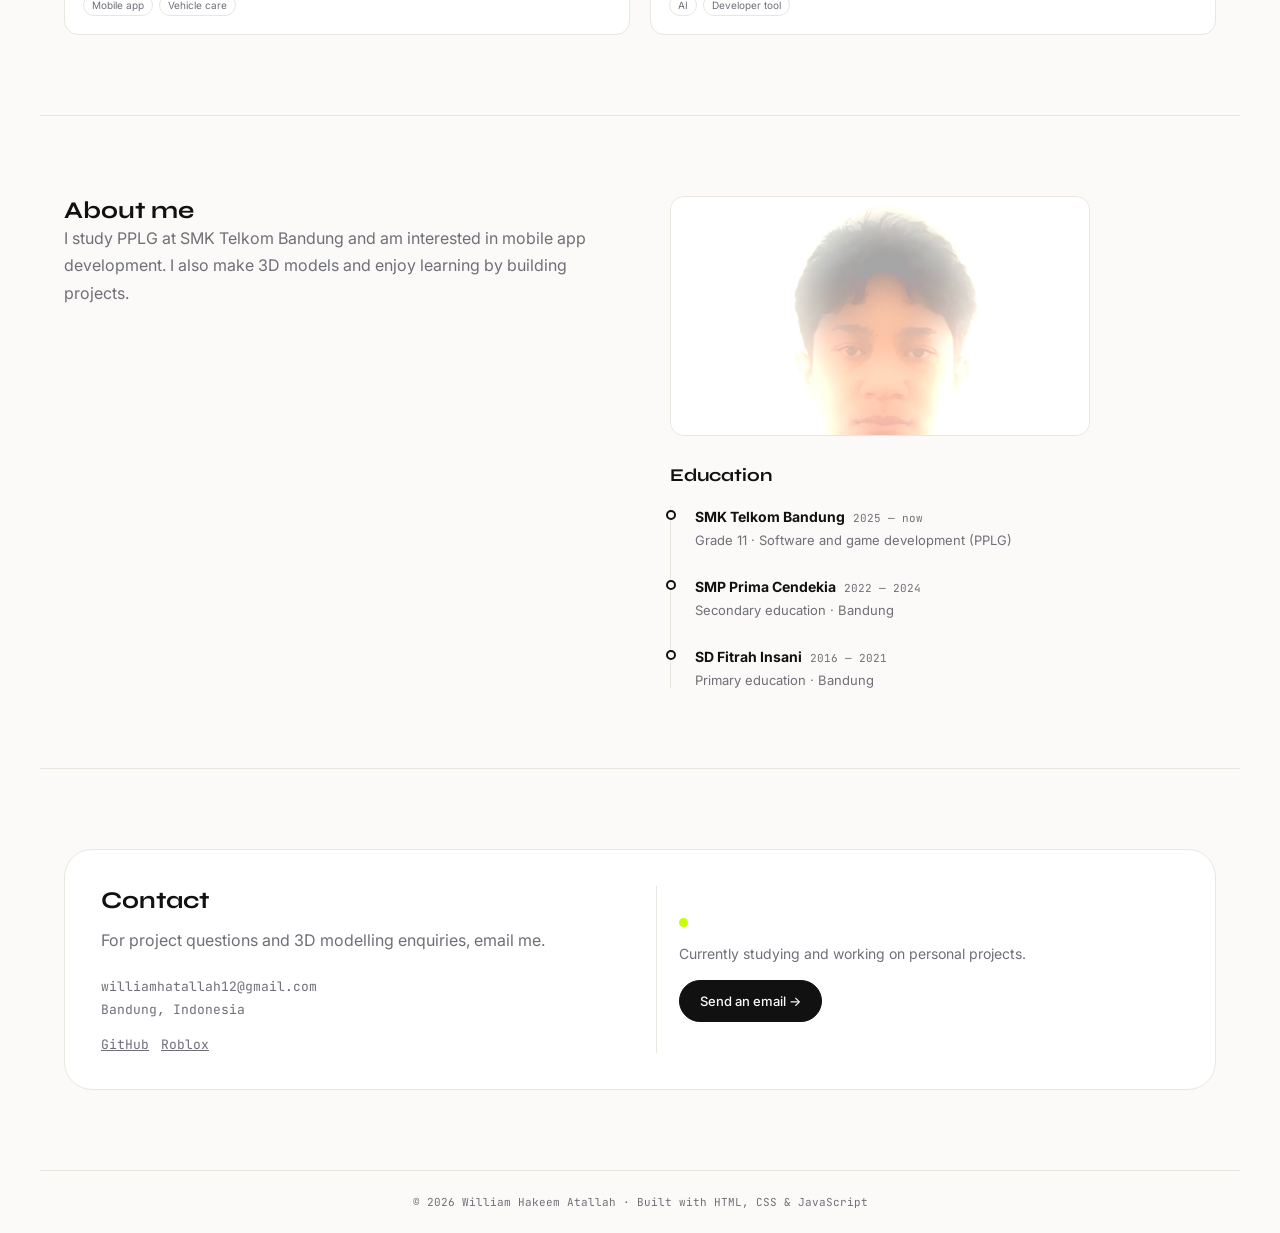
==== commit 80368e33: "Move tech stack below hero stats" ====
--- a/Tugas_mkk3_cv/index.html
+++ b/Tugas_mkk3_cv/index.html
@@ -22,15 +22,12 @@
     <p class="muted">I'm <b id="yourName">William Hakeem Atallah</b>, a Grade 11 PPLG student at SMK Telkom Bandung. I build software projects and create 3D models.</p>
     <div class="cta"><a href="#work" class="btn btn-fill">View my projects ↓</a><a href="mailto:williamhatallah12@gmail.com" class="btn">Email me</a></div>
     <div class="stats"><div><b>04</b><span>Projects</span></div><div><b>PPLG</b><span>Study program</span></div><div><b>3D</b><span>Modelling</span></div></div>
+    <div class="hero-skills" id="skills"><span class="hero-skills-label">Tech stack</span><div class="skill-lane" id="skillMarquees" aria-label="Technologies and skills"></div></div>
   </div>
   <div class="hero-right"><div class="mock-card">
     <div class="mock-top"><span></span><span></span><span></span><small>about.json</small></div>
     <div class="hero-json" aria-label="About William, shown as a JSON file being typed"><pre aria-hidden="true"><code id="aboutJson"></code><span class="typing-cursor" aria-hidden="true"></span></pre></div>
   </div></div>
-</section>
-<section id="skills" class="stack-section" aria-label="Technologies and skills">
-  <div class="section-head"><h2>Tech stack <span>things I use</span></h2></div>
-  <div class="skill-marquees" id="skillMarquees"></div>
 </section>
 <section id="work">
   <div class="section-head"><h2>Selected projects <span>(2024–2026)</span></h2>
--- a/Tugas_mkk3_cv/style.css
+++ b/Tugas_mkk3_cv/style.css
@@ -123,15 +123,12 @@
 .skills{display:grid;gap:16px;margin-top:16px}
 .skill-group h4{font:10px 'JetBrains Mono',monospace;letter-spacing:.7px;text-transform:uppercase;color:var(--muted);margin-bottom:7px}
 .skill-list{display:flex;flex-wrap:wrap;gap:7px}
-.stack-section .section-head{margin-bottom:20px}
-.skill-marquees{display:grid;gap:10px;overflow:hidden}
-.skill-lane{overflow:hidden;mask-image:linear-gradient(90deg,transparent,#000 7%,#000 93%,transparent)}
-.skill-track{display:flex;width:max-content;gap:24px;animation:skills-right 30s linear infinite}
-.skill-lane.reverse .skill-track{animation-name:skills-left;animation-duration:34s}
-.skill-set{display:flex;align-items:center;gap:8px;flex:none}
-.skill-category{font:10px 'JetBrains Mono',monospace;text-transform:uppercase;letter-spacing:.7px;color:var(--muted);margin-right:2px}
+.hero-skills{margin-top:25px;max-width:100%;overflow:hidden}
+.hero-skills-label{display:block;margin-bottom:9px;font:10px 'JetBrains Mono',monospace;letter-spacing:.7px;text-transform:uppercase;color:var(--muted)}
+.skill-lane{max-width:100%;overflow:hidden;mask-image:linear-gradient(90deg,transparent,#000 5%,#000 95%,transparent)}
+.skill-track{display:flex;width:max-content;gap:24px;animation:skills-right 36s linear infinite}
+.skill-set{display:flex;align-items:center;gap:8px;flex:none;width:max-content}
 .skill{white-space:nowrap;font:12px 'JetBrains Mono',monospace;padding:8px 11px;border:1px solid var(--line);background:var(--card);border-radius:4px;color:var(--text)}
 .skill-lane:hover .skill-track{animation-play-state:paused}
 @keyframes skills-right{from{transform:translateX(calc(-50% - 12px))}to{transform:translateX(0)}}
-@keyframes skills-left{from{transform:translateX(0)}to{transform:translateX(calc(-50% - 12px))}}
-@media(prefers-reduced-motion:reduce){.skill-track{animation:none!important}.skill-marquees{overflow-x:auto}.skill-lane{overflow:visible;mask-image:none}.skill-track{transform:none;width:max-content}}
+@media(prefers-reduced-motion:reduce){.skill-track{animation:none!important;transform:none}.skill-set[aria-hidden=true]{display:none}.skill-lane{overflow-x:auto;mask-image:none}}
